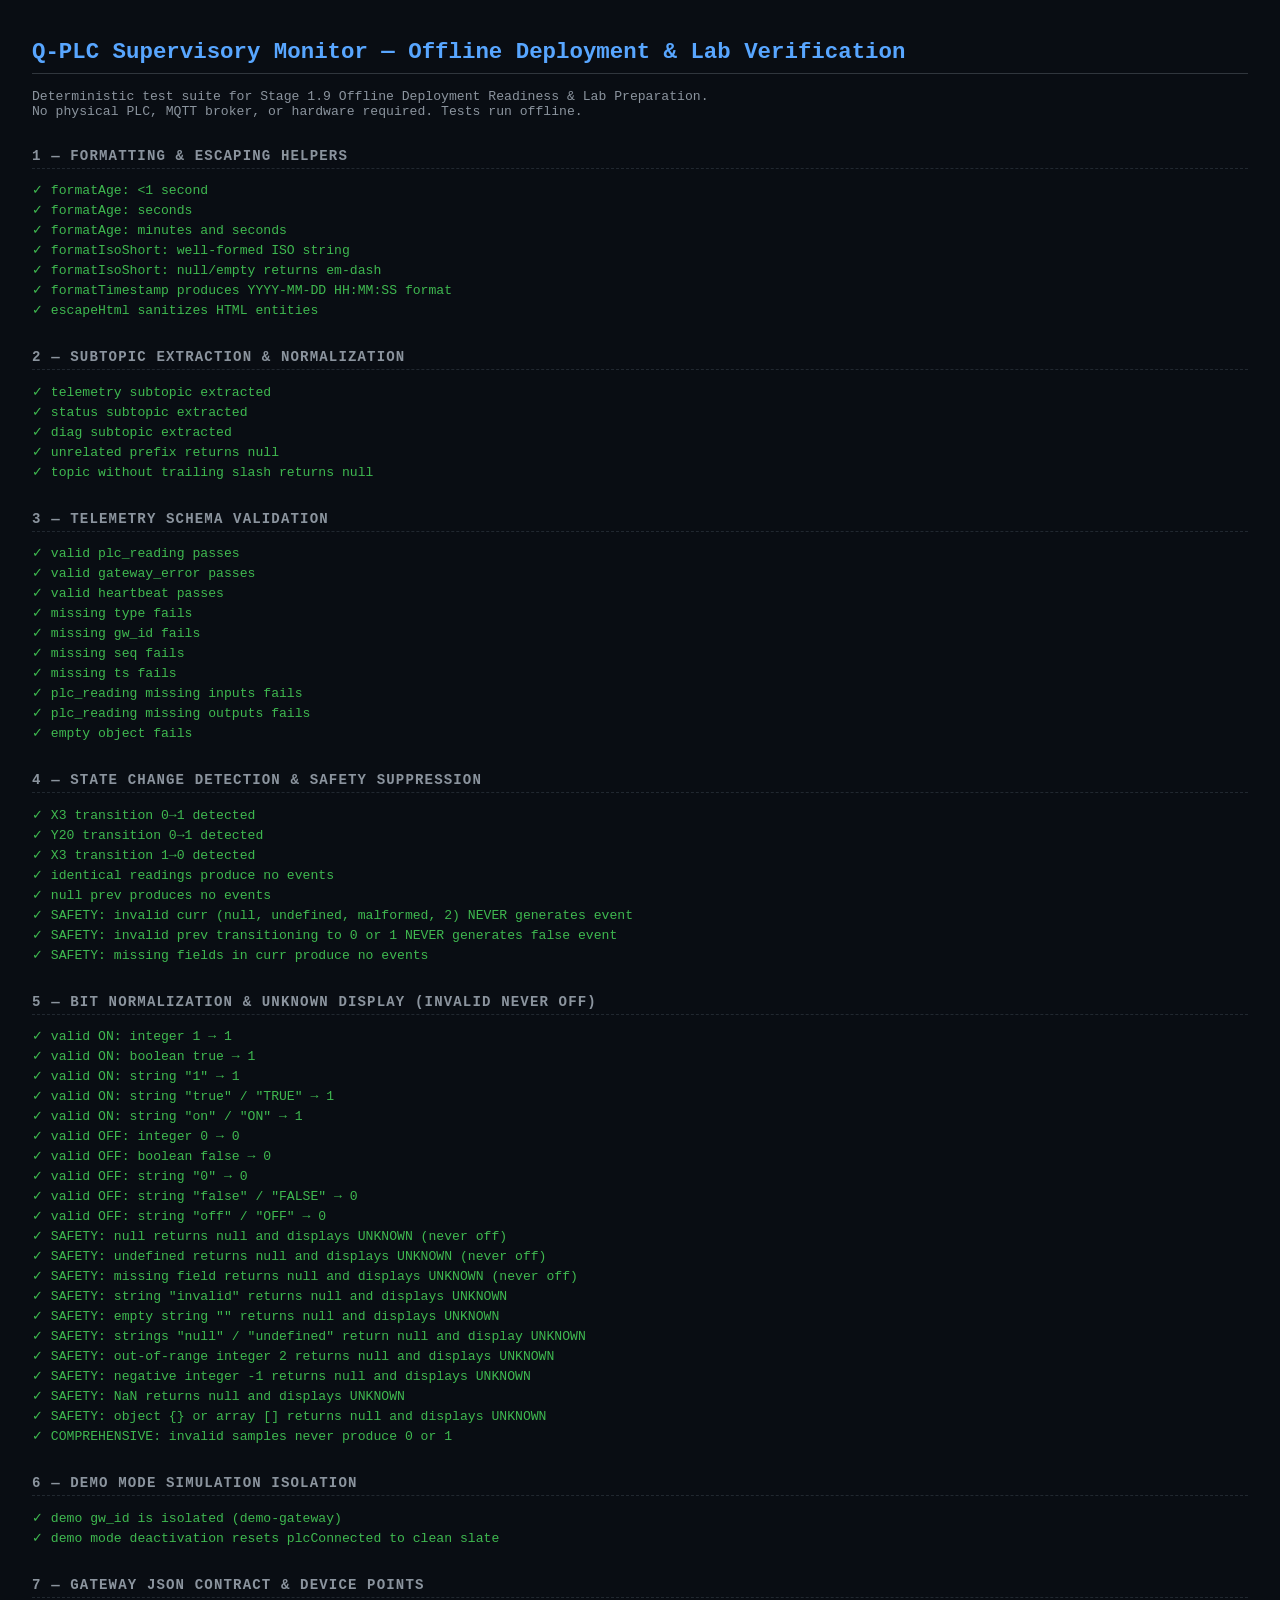
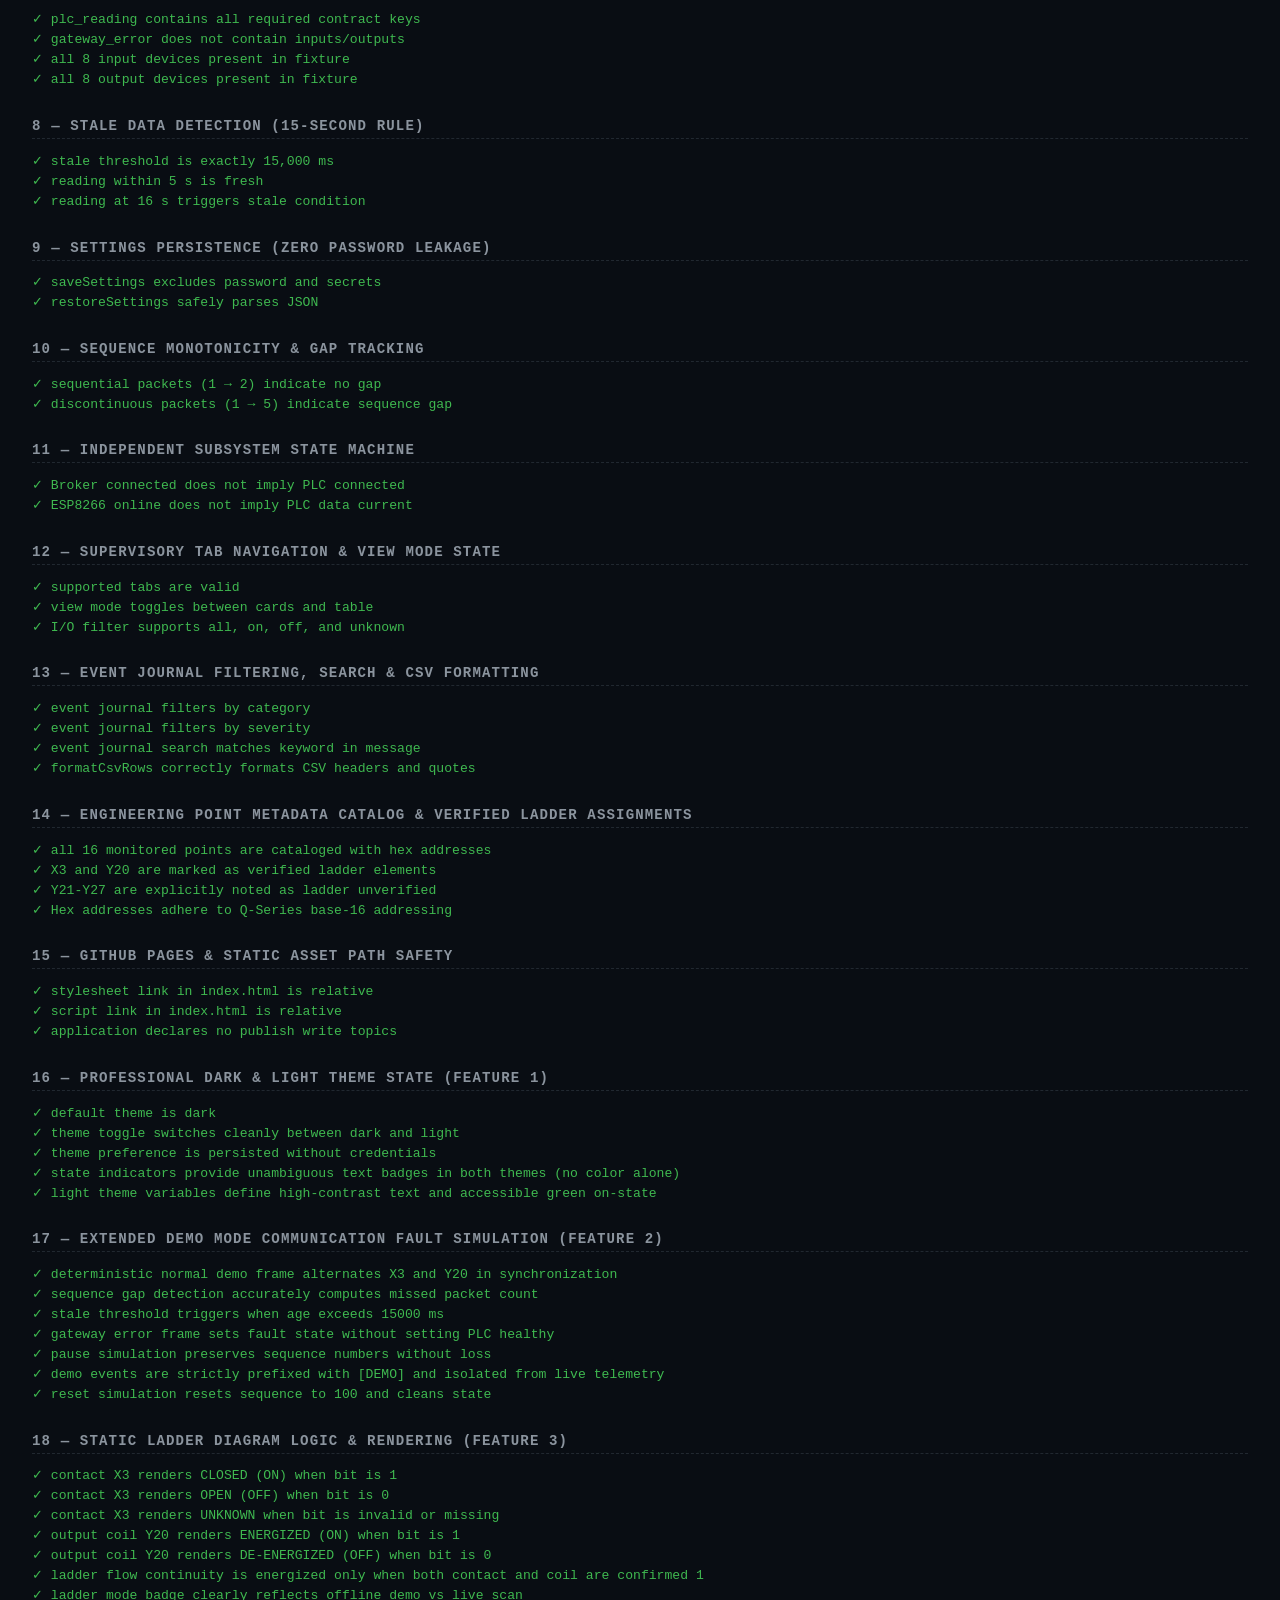
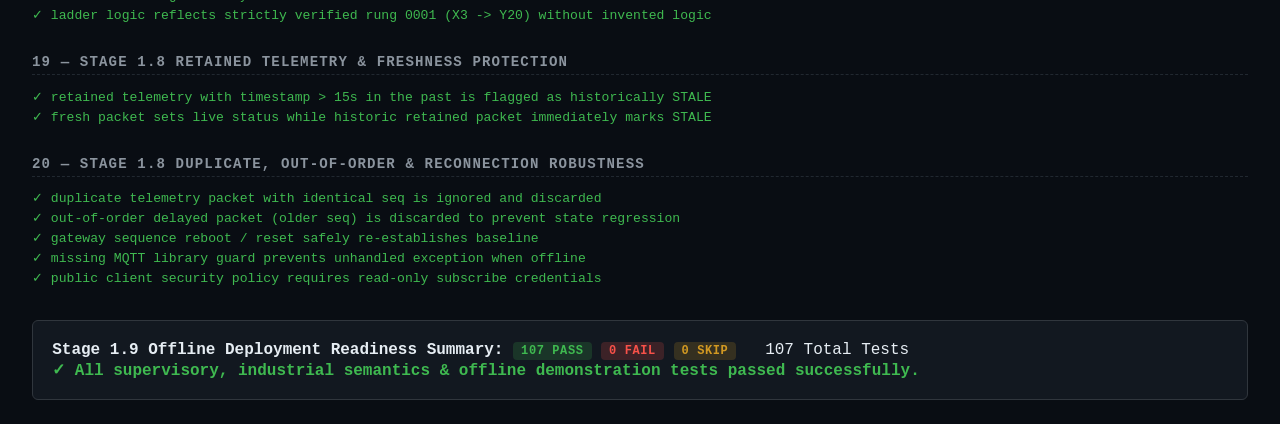
==== web/test.html @ b3626968 "feat: initial PLC monitoring application" ====
<!DOCTYPE html>
<html lang="en">
<head>
  <meta charset="UTF-8" />
  <title>Q-PLC Monitor — Offline Deployment Readiness & Lab Verification (Stage 1.9)</title>
  <style>
    body { font-family: 'Courier New', monospace; background: #090d13; color: #e6edf3; margin: 0; padding: 1.5rem 2rem; }
    h1   { color: #58a6ff; border-bottom: 1px solid #30363d; padding-bottom: .5rem; font-size: 1.4rem; }
    h2   { color: #8b949e; font-size: .88rem; margin-top: 1.8rem; text-transform: uppercase; letter-spacing: .08em; border-bottom: 1px dashed #212830; padding-bottom: 4px; }
    .suite   { margin-bottom: 1.2rem; }
    .pass    { color: #3fb950; }
    .fail    { color: #f85149; font-weight: bold; }
    .skip    { color: #d29922; }
    .summary { margin-top: 2rem; padding: 1.2rem; border: 1px solid #30363d; border-radius: 6px; font-size: 1rem; background: #121820; }
    pre  { background: #161b22; padding: .5rem .8rem; border-radius: 4px; font-size: .78rem; color: #f85149; white-space: pre-wrap; }
    .badge { display:inline-block; padding:2px 8px; border-radius:4px; font-size:.75rem; font-weight:700; letter-spacing:.05em; }
    .badge-pass { background:rgba(63,185,80,.18); color:#3fb950; }
    .badge-fail { background:rgba(248,81,73,.18); color:#f85149; }
    .badge-skip { background:rgba(210,153,34,.18); color:#d29922; }
  </style>
</head>
<body>
<h1>Q-PLC Supervisory Monitor — Offline Deployment & Lab Verification</h1>
<p style="color:#8b949e;font-size:.82rem;">
  Deterministic test suite for Stage 1.9 Offline Deployment Readiness & Lab Preparation.<br>
  No physical PLC, MQTT broker, or hardware required. Tests run offline.
</p>
<div id="results"></div>
<div class="summary" id="summary"></div>

<script>
'use strict';

// ─── Test Harness ─────────────────────────────────────────────────────────────

let passed = 0, failed = 0, skipped = 0;
const results = document.getElementById('results');

function suite(name) {
  const h = document.createElement('h2');
  h.textContent = name;
  results.appendChild(h);
}

function test(name, fn) {
  const row = document.createElement('div');
  row.style.padding = '2px 0';
  row.style.fontSize = '0.82rem';
  try {
    fn();
    row.innerHTML = `<span class="pass">✓</span> ${escapeHtml(name)}`;
    row.classList.add('pass');
    passed++;
  } catch (e) {
    row.innerHTML = `<span class="fail">✗</span> <strong>${escapeHtml(name)}</strong><br>
      <pre>${escapeHtml(e.message)}\n${escapeHtml(e.stack || '')}</pre>`;
    failed++;
  }
  results.appendChild(row);
}

function assert(cond, msg) {
  if (!cond) throw new Error(`Assertion failed: ${msg}`);
}
function assertEqual(a, b, msg) {
  if (a !== b) throw new Error(`${msg || 'assertEqual'}: expected ${JSON.stringify(b)}, got ${JSON.stringify(a)}`);
}
function assertNotEqual(a, b, msg) {
  if (a === b) throw new Error(`${msg || 'assertNotEqual'}: both are ${JSON.stringify(a)}`);
}

// ─── Pure Logic Under Test (Mirrors app.js) ───────────────────────────────────

function escapeHtml(str) {
  return String(str)
    .replace(/&/g, '&amp;')
    .replace(/</g, '&lt;')
    .replace(/>/g, '&gt;')
    .replace(/"/g, '&quot;');
}

function formatAge(ms) {
  if (ms < 1000)  return '<1 s ago';
  if (ms < 60000) return `${Math.floor(ms/1000)} s ago`;
  const m = Math.floor(ms/60000);
  const s = Math.floor((ms % 60000)/1000);
  return `${m}m ${s}s ago`;
}

function formatIsoShort(iso) {
  if (!iso) return '—';
  return iso.replace('T', ' ').replace('Z', '');
}

function formatTimestamp(d) {
  const pad = n => String(n).padStart(2, '0');
  return `${d.getFullYear()}-${pad(d.getMonth()+1)}-${pad(d.getDate())} `
       + `${pad(d.getHours())}:${pad(d.getMinutes())}:${pad(d.getSeconds())}`;
}

function extractSubtopic(topic, prefix) {
  const prefixWithSlash = `${prefix}/`;
  if (!topic.startsWith(prefixWithSlash)) return null;
  return topic.slice(prefixWithSlash.length);
}

function validateTelemetry(msg) {
  if (!msg.type || !msg.gw_id || msg.seq === undefined || !msg.ts) return false;
  if (msg.type === 'plc_reading' && (!msg.inputs || !msg.outputs)) return false;
  return true;
}

function normalizeBitValue(val) {
  if (val === 1 || val === true) return 1;
  if (val === 0 || val === false) return 0;
  if (typeof val === 'string') {
    const s = val.trim().toLowerCase();
    if (s === '1' || s === 'true' || s === 'on') return 1;
    if (s === '0' || s === 'false' || s === 'off') return 0;
  }
  return null; // UNKNOWN / invalid / unsupported
}

function getTileDisplayState(rawVal) {
  const bit = normalizeBitValue(rawVal);
  if (bit === 1) return { state: 'on', text: 'ON' };
  if (bit === 0) return { state: 'off', text: 'OFF' };
  return { state: 'unknown', text: 'UNKNOWN' };
}

function detectStateChanges(prev, curr) {
  const changes = [];
  if (!prev || !curr) return changes;
  for (const [device, rawCurr] of Object.entries(curr)) {
    const currBit = normalizeBitValue(rawCurr);
    if (currBit === null) continue; // Safety rule: Never generate events for invalid data

    const rawPrev = prev[device];
    if (rawPrev === undefined) continue;
    const prevBit = normalizeBitValue(rawPrev);
    if (prevBit === null) continue; // Transition from invalid data does not generate event

    if (prevBit !== currBit) {
      changes.push({ device, from: prevBit, to: currBit });
    }
  }
  return changes;
}

const DEVICE_METADATA = {
  X0:  { hex: '0x00', desc: 'Input Contact 0 (Spare / Laboratory Pushbutton)' },
  X1:  { hex: '0x01', desc: 'Input Contact 1 (Spare / Laboratory Pushbutton)' },
  X2:  { hex: '0x02', desc: 'Input Contact 2 (Spare / Laboratory Pushbutton)' },
  X3:  { hex: '0x03', desc: 'Trigger Pushbutton (Verified Ladder Contact → Y20)' },
  X4:  { hex: '0x04', desc: 'Input Contact 4 (Spare / Laboratory Pushbutton)' },
  X5:  { hex: '0x05', desc: 'Input Contact 5 (Spare / Laboratory Pushbutton)' },
  X6:  { hex: '0x06', desc: 'Input Contact 6 (Spare / Laboratory Pushbutton)' },
  X7:  { hex: '0x07', desc: 'Input Contact 7 (Spare / Laboratory Pushbutton)' },
  Y20: { hex: '0x20', desc: 'Master Output Relay (Verified Driven by X3 Rung)' },
  Y21: { hex: '0x21', desc: 'Output Relay 21 (Ladder unverified / Spare)' },
  Y22: { hex: '0x22', desc: 'Output Relay 22 (Ladder unverified / Spare)' },
  Y23: { hex: '0x23', desc: 'Output Relay 23 (Ladder unverified / Spare)' },
  Y24: { hex: '0x24', desc: 'Output Relay 24 (Ladder unverified / Spare)' },
  Y25: { hex: '0x25', desc: 'Output Relay 25 (Ladder unverified / Spare)' },
  Y26: { hex: '0x26', desc: 'Output Relay 26 (Ladder unverified / Spare)' },
  Y27: { hex: '0x27', desc: 'Output Relay 27 (Ladder unverified / Spare)' },
};

function formatCsvRows(items) {
  const headers = ['Timestamp_UTC', 'Timestamp_Local', 'Category', 'Severity', 'Message'];
  const rows = items.map(item => [
    `"${item.tsIso}"`,
    `"${item.tsLocal}"`,
    `"${item.category}"`,
    `"${item.severity}"`,
    `"${item.message.replace(/"/g, '""')}"`
  ]);
  return [headers.join(','), ...rows.map(r => r.join(','))].join('\r\n');
}

// ─── Synthetic Fixture Telemetry ──────────────────────────────────────────────

const FX = {
  allOff: {
    type: 'plc_reading', gw_id: 'test-gw', seq: 1,
    ts: '2025-01-01T12:00:00Z', connected: true, error: null,
    inputs:  { X0:0, X1:0, X2:0, X3:0, X4:0, X5:0, X6:0, X7:0 },
    outputs: { Y20:0, Y21:0, Y22:0, Y23:0, Y24:0, Y25:0, Y26:0, Y27:0 },
  },
  x3On: {
    type: 'plc_reading', gw_id: 'test-gw', seq: 2,
    ts: '2025-01-01T12:00:01Z', connected: true, error: null,
    inputs:  { X0:0, X1:0, X2:0, X3:1, X4:0, X5:0, X6:0, X7:0 },
    outputs: { Y20:1, Y21:0, Y22:0, Y23:0, Y24:0, Y25:0, Y26:0, Y27:0 },
  },
  x3Off: {
    type: 'plc_reading', gw_id: 'test-gw', seq: 3,
    ts: '2025-01-01T12:00:02Z', connected: true, error: null,
    inputs:  { X0:0, X1:0, X2:0, X3:0, X4:0, X5:0, X6:0, X7:0 },
    outputs: { Y20:0, Y21:0, Y22:0, Y23:0, Y24:0, Y25:0, Y26:0, Y27:0 },
  },
  gwError: {
    type: 'gateway_error', gw_id: 'test-gw', seq: 4,
    ts: '2025-01-01T12:00:03Z', connected: false, error: 'Connection refused',
  },
  heartbeat: {
    type: 'heartbeat', gw_id: 'test-gw', seq: 5,
    ts: '2025-01-01T12:00:04Z', connected: true, error: null,
  },
  partial: {
    type: 'plc_reading', gw_id: 'test-gw', seq: 6,
    ts: '2025-01-01T12:00:05Z', connected: true, error: null,
    inputs:  { X0:0, X1:0, X2:0, X3:1, X4:0 },
    outputs: { Y20:1, Y21:0 },
  },
  outOfOrder: {
    type: 'plc_reading', gw_id: 'test-gw', seq: 1,
    ts: '2025-01-01T11:59:59Z', connected: true, error: null,
    inputs:  { X0:0, X1:0, X2:0, X3:0, X4:0, X5:0, X6:0, X7:0 },
    outputs: { Y20:0, Y21:0, Y22:0, Y23:0, Y24:0, Y25:0, Y26:0, Y27:0 },
  },
  espOnline:  { status: 'online',  device: 'nodemcu-plc-01' },
  espOffline: { status: 'offline', device: 'nodemcu-plc-01' },
};

// ═══════════════════════════════════════════════════════════════════════════════
// TEST SUITES
// ═══════════════════════════════════════════════════════════════════════════════

suite('1 — Formatting & Escaping Helpers');
test('formatAge: <1 second', () => { assertEqual(formatAge(0), '<1 s ago'); assertEqual(formatAge(999), '<1 s ago'); });
test('formatAge: seconds', () => { assertEqual(formatAge(1000), '1 s ago'); assertEqual(formatAge(14000), '14 s ago'); });
test('formatAge: minutes and seconds', () => { assertEqual(formatAge(60000), '1m 0s ago'); assertEqual(formatAge(90000), '1m 30s ago'); });
test('formatIsoShort: well-formed ISO string', () => { assertEqual(formatIsoShort('2025-01-01T12:00:00Z'), '2025-01-01 12:00:00'); });
test('formatIsoShort: null/empty returns em-dash', () => { assertEqual(formatIsoShort(null), '—'); assertEqual(formatIsoShort(''), '—'); });
test('formatTimestamp produces YYYY-MM-DD HH:MM:SS format', () => {
  const d = new Date(2025, 0, 1, 12, 30, 45);
  const result = formatTimestamp(d);
  assert(result.startsWith('2025-01-01'), `got: ${result}`);
});
test('escapeHtml sanitizes HTML entities', () => {
  assertEqual(escapeHtml('<tag>alert("XSS & test")</tag>'), '&lt;tag&gt;alert(&quot;XSS &amp; test&quot;)&lt;/tag&gt;');
});

suite('2 — Subtopic Extraction & Normalization');
test('telemetry subtopic extracted', () => { assertEqual(extractSubtopic('plcmon/plc-gw-01/telemetry', 'plcmon/plc-gw-01'), 'telemetry'); });
test('status subtopic extracted', () => { assertEqual(extractSubtopic('plcmon/plc-gw-01/status', 'plcmon/plc-gw-01'), 'status'); });
test('diag subtopic extracted', () => { assertEqual(extractSubtopic('plcmon/plc-gw-01/diag', 'plcmon/plc-gw-01'), 'diag'); });
test('unrelated prefix returns null', () => { assertEqual(extractSubtopic('plcmon/plc-gw-02/telemetry', 'plcmon/plc-gw-01'), null); });
test('topic without trailing slash returns null', () => { assertEqual(extractSubtopic('plcmon/plc-gw-01', 'plcmon/plc-gw-01'), null); });

suite('3 — Telemetry Schema Validation');
test('valid plc_reading passes', () => { assert(validateTelemetry(FX.allOff)); assert(validateTelemetry(FX.x3On)); });
test('valid gateway_error passes', () => { assert(validateTelemetry(FX.gwError)); });
test('valid heartbeat passes', () => { assert(validateTelemetry(FX.heartbeat)); });
test('missing type fails', () => { const b = { ...FX.allOff }; delete b.type; assert(!validateTelemetry(b)); });
test('missing gw_id fails', () => { const b = { ...FX.allOff }; delete b.gw_id; assert(!validateTelemetry(b)); });
test('missing seq fails', () => { const b = { ...FX.allOff }; delete b.seq; assert(!validateTelemetry(b)); });
test('missing ts fails', () => { const b = { ...FX.allOff }; delete b.ts; assert(!validateTelemetry(b)); });
test('plc_reading missing inputs fails', () => { const b = { ...FX.allOff }; delete b.inputs; assert(!validateTelemetry(b)); });
test('plc_reading missing outputs fails', () => { const b = { ...FX.allOff }; delete b.outputs; assert(!validateTelemetry(b)); });
test('empty object fails', () => { assert(!validateTelemetry({})); });

suite('4 — State Change Detection & Safety Suppression');
test('X3 transition 0→1 detected', () => {
  const c = detectStateChanges(FX.allOff.inputs, FX.x3On.inputs);
  assertEqual(c.length, 1);
  assertEqual(c[0].device, 'X3');
  assertEqual(c[0].from, 0); assertEqual(c[0].to, 1);
});
test('Y20 transition 0→1 detected', () => {
  const c = detectStateChanges(FX.allOff.outputs, FX.x3On.outputs);
  assertEqual(c.length, 1);
  assertEqual(c[0].device, 'Y20');
  assertEqual(c[0].from, 0); assertEqual(c[0].to, 1);
});
test('X3 transition 1→0 detected', () => {
  const c = detectStateChanges(FX.x3On.inputs, FX.x3Off.inputs);
  assertEqual(c.length, 1);
  assertEqual(c[0].device, 'X3');
  assertEqual(c[0].from, 1); assertEqual(c[0].to, 0);
});
test('identical readings produce no events', () => { assertEqual(detectStateChanges(FX.allOff.inputs, FX.allOff.inputs).length, 0); });
test('null prev produces no events', () => { assertEqual(detectStateChanges(null, FX.x3On.inputs).length, 0); });
test('SAFETY: invalid curr (null, undefined, malformed, 2) NEVER generates event', () => {
  const prev = { X0: 0, X1: 0, X2: 0, X3: 0, X4: 0 };
  const curr = { X0: null, X1: undefined, X2: 'malformed', X3: 2, X4: -1 };
  assertEqual(detectStateChanges(prev, curr).length, 0);
});
test('SAFETY: invalid prev transitioning to 0 or 1 NEVER generates false event', () => {
  const prev = { X0: null, X1: 'invalid', X2: undefined };
  const curr = { X0: 1, X1: 0, X2: 1 };
  assertEqual(detectStateChanges(prev, curr).length, 0);
});
test('SAFETY: missing fields in curr produce no events', () => {
  const prev = { X0: 0, X1: 1 };
  const curr = {};
  assertEqual(detectStateChanges(prev, curr).length, 0);
});

suite('5 — Bit Normalization & UNKNOWN Display (Invalid NEVER OFF)');
test('valid ON: integer 1 → 1', () => { assertEqual(normalizeBitValue(1), 1); assertEqual(getTileDisplayState(1).state, 'on'); });
test('valid ON: boolean true → 1', () => { assertEqual(normalizeBitValue(true), 1); assertEqual(getTileDisplayState(true).state, 'on'); });
test('valid ON: string "1" → 1', () => { assertEqual(normalizeBitValue('1'), 1); assertEqual(getTileDisplayState('1').state, 'on'); });
test('valid ON: string "true" / "TRUE" → 1', () => { assertEqual(normalizeBitValue('true'), 1); assertEqual(normalizeBitValue('TRUE'), 1); });
test('valid ON: string "on" / "ON" → 1', () => { assertEqual(normalizeBitValue('on'), 1); assertEqual(normalizeBitValue('ON'), 1); });

test('valid OFF: integer 0 → 0', () => { assertEqual(normalizeBitValue(0), 0); assertEqual(getTileDisplayState(0).state, 'off'); });
test('valid OFF: boolean false → 0', () => { assertEqual(normalizeBitValue(false), 0); assertEqual(getTileDisplayState(false).state, 'off'); });
test('valid OFF: string "0" → 0', () => { assertEqual(normalizeBitValue('0'), 0); assertEqual(getTileDisplayState('0').state, 'off'); });
test('valid OFF: string "false" / "FALSE" → 0', () => { assertEqual(normalizeBitValue('false'), 0); assertEqual(normalizeBitValue('FALSE'), 0); });
test('valid OFF: string "off" / "OFF" → 0', () => { assertEqual(normalizeBitValue('off'), 0); assertEqual(normalizeBitValue('OFF'), 0); });

test('SAFETY: null returns null and displays UNKNOWN (never off)', () => {
  assertEqual(normalizeBitValue(null), null);
  const d = getTileDisplayState(null);
  assertEqual(d.state, 'unknown'); assertEqual(d.text, 'UNKNOWN');
  assert(d.state !== 'off');
});
test('SAFETY: undefined returns null and displays UNKNOWN (never off)', () => {
  assertEqual(normalizeBitValue(undefined), null);
  const d = getTileDisplayState(undefined);
  assertEqual(d.state, 'unknown'); assert(d.state !== 'off');
});
test('SAFETY: missing field returns null and displays UNKNOWN (never off)', () => {
  const payload = { inputs: { X0: 1 } };
  assertEqual(normalizeBitValue(payload.inputs.X1), null);
  const d = getTileDisplayState(payload.inputs.X1);
  assertEqual(d.state, 'unknown'); assert(d.state !== 'off');
});
test('SAFETY: string "invalid" returns null and displays UNKNOWN', () => { assertEqual(normalizeBitValue('invalid'), null); });
test('SAFETY: empty string "" returns null and displays UNKNOWN', () => { assertEqual(normalizeBitValue(''), null); });
test('SAFETY: strings "null" / "undefined" return null and display UNKNOWN', () => {
  assertEqual(normalizeBitValue('null'), null);
  assertEqual(normalizeBitValue('undefined'), null);
});
test('SAFETY: out-of-range integer 2 returns null and displays UNKNOWN', () => { assertEqual(normalizeBitValue(2), null); });
test('SAFETY: negative integer -1 returns null and displays UNKNOWN', () => { assertEqual(normalizeBitValue(-1), null); });
test('SAFETY: NaN returns null and displays UNKNOWN', () => { assertEqual(normalizeBitValue(NaN), null); });
test('SAFETY: object {} or array [] returns null and displays UNKNOWN', () => {
  assertEqual(normalizeBitValue({}), null);
  assertEqual(normalizeBitValue([]), null);
});
test('COMPREHENSIVE: invalid samples never produce 0 or 1', () => {
  const samples = [null, undefined, '', ' ', 'ERR', -1, 2, 99, NaN, {}, []];
  samples.forEach(s => {
    assertEqual(normalizeBitValue(s), null);
    assert(getTileDisplayState(s).state !== 'off');
  });
});

suite('6 — Demo Mode Simulation Isolation');
test('demo gw_id is isolated (demo-gateway)', () => {
  const msg = { type: 'plc_reading', gw_id: 'demo-gateway', seq: 1, ts: '2025-01-01T00:00:00Z', connected: true, inputs: {}, outputs: {} };
  assertEqual(msg.gw_id, 'demo-gateway');
  assertNotEqual(msg.gw_id, 'plc-gw-01');
});
test('demo mode deactivation resets plcConnected to clean slate', () => {
  const s = { plcConnected: true, lastPayload: FX.x3On, isStale: false };
  // Stop demo logic:
  s.lastPayload = null;
  s.plcConnected = false;
  s.isStale = false;
  assert(!s.plcConnected, 'plcConnected must reset to false after demo deactivation');
});

suite('7 — Gateway JSON Contract & Device Points');
test('plc_reading contains all required contract keys', () => {
  const req = ['type','gw_id','seq','ts','connected','error','inputs','outputs'];
  req.forEach(k => assert(k in FX.x3On, `missing: ${k}`));
});
test('gateway_error does not contain inputs/outputs', () => {
  assert(!('inputs' in FX.gwError));
  assert(!('outputs' in FX.gwError));
});
test('all 8 input devices present in fixture', () => {
  ['X0','X1','X2','X3','X4','X5','X6','X7'].forEach(d => assert(d in FX.allOff.inputs));
});
test('all 8 output devices present in fixture', () => {
  ['Y20','Y21','Y22','Y23','Y24','Y25','Y26','Y27'].forEach(d => assert(d in FX.allOff.outputs));
});

suite('8 — Stale Data Detection (15-Second Rule)');
test('stale threshold is exactly 15,000 ms', () => {
  const STALE_THRESHOLD_MS = 15_000;
  assertEqual(STALE_THRESHOLD_MS, 15000);
});
test('reading within 5 s is fresh', () => {
  const ageMs = 5000;
  assert(ageMs < 15000, 'within threshold');
});
test('reading at 16 s triggers stale condition', () => {
  const ageMs = 16000;
  assert(ageMs > 15000, 'exceeds threshold');
});

suite('9 — Settings Persistence (Zero Password Leakage)');
test('saveSettings excludes password and secrets', () => {
  const stored = { url: 'wss://test:8884/mqtt', user: 'readonly', topic: 'plcmon/plc-gw-01' };
  assert(!('password' in stored));
  assert(!('pass' in stored));
  assert(!('secret' in stored));
});
test('restoreSettings safely parses JSON', () => {
  const raw = JSON.stringify({ url: 'wss://broker', user: 'ro', topic: 'top' });
  const parsed = JSON.parse(raw);
  assertEqual(parsed.url, 'wss://broker');
});

suite('10 — Sequence Monotonicity & Gap Tracking');
test('sequential packets (1 → 2) indicate no gap', () => {
  const prevSeq = 1;
  const currSeq = 2;
  const hasGap = currSeq !== prevSeq + 1 && currSeq !== prevSeq;
  assert(!hasGap, 'no gap expected');
});
test('discontinuous packets (1 → 5) indicate sequence gap', () => {
  const prevSeq = 1;
  const currSeq = 5;
  const hasGap = currSeq !== prevSeq + 1 && currSeq !== prevSeq;
  assert(hasGap, 'gap must be detected');
});

suite('11 — Independent Subsystem State Machine');
test('Broker connected does not imply PLC connected', () => {
  const s = { broker: 'connected', plc: 'unknown' };
  assert(s.broker === 'connected' && s.plc === 'unknown');
});
test('ESP8266 online does not imply PLC data current', () => {
  const s = { esp: 'online', lastReadingTs: null };
  assert(s.esp === 'online' && s.lastReadingTs === null);
});

suite('12 — Supervisory Tab Navigation & View Mode State');
test('supported tabs are valid', () => {
  const validTabs = ['overview', 'io', 'events', 'diag', 'settings'];
  assert(validTabs.includes('overview'));
  assert(validTabs.includes('io'));
  assert(validTabs.includes('events'));
  assert(validTabs.includes('diag'));
  assert(validTabs.includes('settings'));
});
test('view mode toggles between cards and table', () => {
  let mode = 'cards';
  assertEqual(mode, 'cards');
  mode = 'table';
  assertEqual(mode, 'table');
});
test('I/O filter supports all, on, off, and unknown', () => {
  const filters = ['all', 'on', 'off', 'unknown'];
  filters.forEach(f => assert(typeof f === 'string'));
});

suite('13 — Event Journal Filtering, Search & CSV Formatting');
test('event journal filters by category', () => {
  const events = [
    { category: 'state_change', severity: 'info', message: 'X3 changed' },
    { category: 'comm_error',   severity: 'error', message: 'Broker dropped' },
    { category: 'system',       severity: 'info', message: 'Connected' },
  ];
  const scEvents = events.filter(e => e.category === 'state_change');
  assertEqual(scEvents.length, 1);
  assertEqual(scEvents[0].message, 'X3 changed');
});
test('event journal filters by severity', () => {
  const events = [
    { category: 'state_change', severity: 'info', message: 'Info event' },
    { category: 'comm_error',   severity: 'warn', message: 'Warn event' },
    { category: 'comm_error',   severity: 'error', message: 'Error event' },
  ];
  const errEvents = events.filter(e => e.severity === 'error');
  assertEqual(errEvents.length, 1);
  assertEqual(errEvents[0].message, 'Error event');
});
test('event journal search matches keyword in message', () => {
  const events = [
    { category: 'state_change', severity: 'info', message: 'Input X3 energized' },
    { category: 'state_change', severity: 'info', message: 'Input X4 energized' },
  ];
  const matchX3 = events.filter(e => e.message.toLowerCase().includes('x3'));
  assertEqual(matchX3.length, 1);
  assertEqual(matchX3[0].message, 'Input X3 energized');
});
test('formatCsvRows correctly formats CSV headers and quotes', () => {
  const items = [
    { tsIso: '2025-01-01T12:00:00Z', tsLocal: '2025-01-01 12:00:00', category: 'state_change', severity: 'info', message: 'X3 ON' }
  ];
  const csv = formatCsvRows(items);
  assert(csv.includes('Timestamp_UTC,Timestamp_Local,Category,Severity,Message'));
  assert(csv.includes('"2025-01-01T12:00:00Z"'));
  assert(csv.includes('"X3 ON"'));
});

suite('14 — Engineering Point Metadata Catalog & Verified Ladder Assignments');
test('all 16 monitored points are cataloged with hex addresses', () => {
  const allDevices = ['X0','X1','X2','X3','X4','X5','X6','X7','Y20','Y21','Y22','Y23','Y24','Y25','Y26','Y27'];
  allDevices.forEach(d => {
    assert(d in DEVICE_METADATA, `missing metadata for: ${d}`);
    assert('hex' in DEVICE_METADATA[d], `missing hex for: ${d}`);
    assert('desc' in DEVICE_METADATA[d], `missing desc for: ${d}`);
  });
});
test('X3 and Y20 are marked as verified ladder elements', () => {
  assert(DEVICE_METADATA.X3.desc.includes('Verified Ladder'));
  assert(DEVICE_METADATA.Y20.desc.includes('Verified Driven by X3'));
});
test('Y21-Y27 are explicitly noted as ladder unverified', () => {
  ['Y21','Y22','Y23','Y24','Y25','Y26','Y27'].forEach(d => {
    assert(DEVICE_METADATA[d].desc.includes('Ladder unverified'), `${d} should be unverified`);
  });
});
test('Hex addresses adhere to Q-Series base-16 addressing', () => {
  assertEqual(DEVICE_METADATA.X0.hex, '0x00');
  assertEqual(DEVICE_METADATA.X7.hex, '0x07');
  assertEqual(DEVICE_METADATA.Y20.hex, '0x20');
  assertEqual(DEVICE_METADATA.Y27.hex, '0x27');
});

suite('15 — GitHub Pages & Static Asset Path Safety');
test('stylesheet link in index.html is relative', () => {
  const relPath = 'assets/css/style.css';
  assert(!relPath.startsWith('/'), 'must be relative path');
  assert(!relPath.startsWith('http://'), 'must not be insecure http');
});
test('script link in index.html is relative', () => {
  const relPath = 'assets/js/app.js';
  assert(!relPath.startsWith('/'), 'must be relative path');
});
test('application declares no publish write topics', () => {
  const writeTopics = [];
  assertEqual(writeTopics.length, 0, 'strictly read-only — zero write topics');
});

suite('16 — Professional Dark & Light Theme State (Feature 1)');
test('default theme is dark', () => {
  const defaultTheme = 'dark';
  assertEqual(defaultTheme, 'dark');
});
test('theme toggle switches cleanly between dark and light', () => {
  let currentTheme = 'dark';
  const toggle = t => (t === 'dark' ? 'light' : 'dark');
  currentTheme = toggle(currentTheme);
  assertEqual(currentTheme, 'light');
  currentTheme = toggle(currentTheme);
  assertEqual(currentTheme, 'dark');
});
test('theme preference is persisted without credentials', () => {
  const mockStorage = {};
  const saveTheme = t => { mockStorage['qplc_theme'] = t; };
  saveTheme('light');
  assertEqual(mockStorage['qplc_theme'], 'light');
  assert(!('broker_pass' in mockStorage), 'passwords must never be saved');
  assert(!('password' in mockStorage), 'passwords must never be saved');
});
test('state indicators provide unambiguous text badges in both themes (no color alone)', () => {
  const states = ['ON', 'OFF', 'UNKNOWN', 'STALE', 'FAULT'];
  states.forEach(st => {
    assert(st.length > 0, `state badge for ${st} must not be empty`);
    assertEqual(st, st.toUpperCase(), `state badge ${st} must be uppercase`);
  });
});
test('light theme variables define high-contrast text and accessible green on-state', () => {
  const lightTokens = {
    bg: '#eef2f6',
    surface: '#ffffff',
    textPrimary: '#0f172a',
    on: '#15803d',
    off: '#64748b',
    error: '#b91c1c',
    warn: '#b45309'
  };
  assertEqual(lightTokens.on, '#15803d', 'accessible deep forest green');
  assertEqual(lightTokens.textPrimary, '#0f172a', 'dark high-contrast slate text');
});

suite('17 — Extended Demo Mode Communication Fault Simulation (Feature 2)');
test('deterministic normal demo frame alternates X3 and Y20 in synchronization', () => {
  const createDemoFrame = (seq, tick) => ({
    type: 'plc_reading',
    gw_id: 'demo-gateway',
    seq,
    ts: '2026-10-15T12:00:00Z',
    connected: true,
    inputs: { X0: 0, X1: 0, X2: 0, X3: tick, X4: 0, X5: 0, X6: 0, X7: 0 },
    outputs: { Y20: tick, Y21: 0, Y22: 0, Y23: 0, Y24: 0, Y25: 0, Y26: 0, Y27: 0 }
  });

  const frame0 = createDemoFrame(101, 0);
  assertEqual(frame0.inputs.X3, 0);
  assertEqual(frame0.outputs.Y20, 0);

  const frame1 = createDemoFrame(102, 1);
  assertEqual(frame1.inputs.X3, 1);
  assertEqual(frame1.outputs.Y20, 1);
});
test('sequence gap detection accurately computes missed packet count', () => {
  const checkGap = (lastSeq, newSeq) => {
    if (lastSeq !== null && newSeq > lastSeq + 1) {
      return { hasGap: true, missed: newSeq - lastSeq - 1 };
    }
    return { hasGap: false, missed: 0 };
  };

  const normal = checkGap(100, 101);
  assertEqual(normal.hasGap, false);

  const gap = checkGap(100, 104);
  assertEqual(gap.hasGap, true);
  assertEqual(gap.missed, 3);
});
test('stale threshold triggers when age exceeds 15000 ms', () => {
  const isStale = ageMs => ageMs > 15_000;
  assertEqual(isStale(1000), false);
  assertEqual(isStale(14999), false);
  assertEqual(isStale(15001), true);
  assertEqual(isStale(25000), true);
});
test('gateway error frame sets fault state without setting PLC healthy', () => {
  const errorMsg = {
    type: 'gateway_error',
    gw_id: 'demo-gateway',
    seq: 105,
    ts: '2026-10-15T12:00:10Z',
    error: 'Serial COM9 Read Timeout (Simulated)',
    connected: false
  };
  assertEqual(errorMsg.connected, false);
  assertEqual(errorMsg.type, 'gateway_error');
  assert(errorMsg.error.includes('Timeout'));
});
test('pause simulation preserves sequence numbers without loss', () => {
  let simState = { paused: false, seq: 110 };
  simState.paused = true;
  assertEqual(simState.seq, 110);
  simState.paused = false;
  simState.seq++;
  assertEqual(simState.seq, 111);
});
test('demo events are strictly prefixed with [DEMO] and isolated from live telemetry', () => {
  const eventMsg = '[DEMO] Sequence gap detected: expected seq 102, received 106 (+3 missed frames)';
  assert(eventMsg.startsWith('[DEMO]'), 'must have demo isolation tag');
});
test('reset simulation resets sequence to 100 and cleans state', () => {
  let demo = { seq: 450, scenario: 'stale', isStale: true };
  const reset = () => ({ seq: 100, scenario: 'normal', isStale: false });
  demo = reset();
  assertEqual(demo.seq, 100);
  assertEqual(demo.scenario, 'normal');
  assertEqual(demo.isStale, false);
});

suite('18 — Static Ladder Diagram Logic & Rendering (Feature 3)');
test('contact X3 renders CLOSED (ON) when bit is 1', () => {
  const x3Val = 1;
  const bit = normalizeBitValue(x3Val);
  assertEqual(bit, 1);
  const stateText = bit === 1 ? 'CLOSED (ON)' : (bit === 0 ? 'OPEN (OFF)' : 'UNKNOWN');
  const symbol = bit === 1 ? '──[ ⊣■⊢ ]──' : (bit === 0 ? '──[ ⊣ ⊢ ]──' : '──[ ⊣ ? ⊢ ]──');
  assertEqual(stateText, 'CLOSED (ON)');
  assertEqual(symbol, '──[ ⊣■⊢ ]──');
});
test('contact X3 renders OPEN (OFF) when bit is 0', () => {
  const x3Val = 0;
  const bit = normalizeBitValue(x3Val);
  assertEqual(bit, 0);
  const stateText = bit === 1 ? 'CLOSED (ON)' : (bit === 0 ? 'OPEN (OFF)' : 'UNKNOWN');
  const symbol = bit === 1 ? '──[ ⊣■⊢ ]──' : (bit === 0 ? '──[ ⊣ ⊢ ]──' : '──[ ⊣ ? ⊢ ]──');
  assertEqual(stateText, 'OPEN (OFF)');
  assertEqual(symbol, '──[ ⊣ ⊢ ]──');
});
test('contact X3 renders UNKNOWN when bit is invalid or missing', () => {
  [null, undefined, 'malformed', NaN, -1, 2].forEach(val => {
    const bit = normalizeBitValue(val);
    assertEqual(bit, null, `must be null for ${val}`);
    const stateText = bit === 1 ? 'CLOSED (ON)' : (bit === 0 ? 'OPEN (OFF)' : 'UNKNOWN');
    const symbol = bit === 1 ? '──[ ⊣■⊢ ]──' : (bit === 0 ? '──[ ⊣ ⊢ ]──' : '──[ ⊣ ? ⊢ ]──');
    assertEqual(stateText, 'UNKNOWN');
    assertEqual(symbol, '──[ ⊣ ? ⊢ ]──');
  });
});
test('output coil Y20 renders ENERGIZED (ON) when bit is 1', () => {
  const y20Val = 1;
  const bit = normalizeBitValue(y20Val);
  assertEqual(bit, 1);
  const stateText = bit === 1 ? 'ENERGIZED (ON)' : (bit === 0 ? 'DE-ENERGIZED (OFF)' : 'UNKNOWN');
  const symbol = bit === 1 ? '──( ● )──' : (bit === 0 ? '──( )──' : '──( ? )──');
  assertEqual(stateText, 'ENERGIZED (ON)');
  assertEqual(symbol, '──( ● )──');
});
test('output coil Y20 renders DE-ENERGIZED (OFF) when bit is 0', () => {
  const y20Val = 0;
  const bit = normalizeBitValue(y20Val);
  assertEqual(bit, 0);
  const stateText = bit === 1 ? 'ENERGIZED (ON)' : (bit === 0 ? 'DE-ENERGIZED (OFF)' : 'UNKNOWN');
  const symbol = bit === 1 ? '──( ● )──' : (bit === 0 ? '──( )──' : '──( ? )──');
  assertEqual(stateText, 'DE-ENERGIZED (OFF)');
  assertEqual(symbol, '──( )──');
});
test('ladder flow continuity is energized only when both contact and coil are confirmed 1', () => {
  const isEnergized = (inBit, outBit) => (inBit === 1 && outBit === 1);
  assertEqual(isEnergized(1, 1), true, 'both active');
  assertEqual(isEnergized(1, 0), false, 'coil inactive');
  assertEqual(isEnergized(0, 1), false, 'contact open');
  assertEqual(isEnergized(0, 0), false, 'both open');
  assertEqual(isEnergized(null, 1), false, 'contact unknown');
  assertEqual(isEnergized(1, null), false, 'coil unknown');
});
test('ladder mode badge clearly reflects offline demo vs live scan', () => {
  const getLadderModeBadge = (isDemo, isConnected, hasData) => {
    if (isDemo) return { text: 'DEMO SIMULATION', className: 'ladder-mode-badge demo' };
    if (isConnected && hasData) return { text: 'LIVE PLC SCAN', className: 'ladder-mode-badge live' };
    return { text: 'AWAITING TELEMETRY', className: 'ladder-mode-badge' };
  };

  const demoBadge = getLadderModeBadge(true, false, false);
  assertEqual(demoBadge.text, 'DEMO SIMULATION');
  assertEqual(demoBadge.className, 'ladder-mode-badge demo');

  const liveBadge = getLadderModeBadge(false, true, true);
  assertEqual(liveBadge.text, 'LIVE PLC SCAN');
  assertEqual(liveBadge.className, 'ladder-mode-badge live');

  const idleBadge = getLadderModeBadge(false, false, false);
  assertEqual(idleBadge.text, 'AWAITING TELEMETRY');
});
test('ladder logic reflects strictly verified rung 0001 (X3 -> Y20) without invented logic', () => {
  const verifiedRung = {
    rung: 1,
    contact: 'X3',
    coil: 'Y20',
    mnemonic: 'LD X003 -> OUT Y020',
    readOnly: true
  };
  assertEqual(verifiedRung.contact, 'X3');
  assertEqual(verifiedRung.coil, 'Y20');
  assertEqual(verifiedRung.readOnly, true);
});

suite('19 — Stage 1.8 Retained Telemetry & Freshness Protection');
test('retained telemetry with timestamp > 15s in the past is flagged as historically STALE', () => {
  const evaluatePacketFreshness = (isoTs, nowMs, thresholdMs = 15_000) => {
    const packetDate = new Date(isoTs);
    if (isNaN(packetDate.getTime())) return { valid: false, isHistoric: false, ageMs: 0 };
    const ageMs = nowMs - packetDate.getTime();
    return { valid: true, isHistoric: ageMs > thresholdMs, ageMs };
  };

  const fixedNow = 1770000000000; // Reference timestamp
  const freshTs = new Date(fixedNow - 2000).toISOString(); // 2s old
  const staleRetainedTs = new Date(fixedNow - 300000).toISOString(); // 5 minutes old (retained)

  const freshRes = evaluatePacketFreshness(freshTs, fixedNow);
  assertEqual(freshRes.isHistoric, false);
  assert(freshRes.ageMs <= 15000);

  const staleRes = evaluatePacketFreshness(staleRetainedTs, fixedNow);
  assertEqual(staleRes.isHistoric, true);
  assert(staleRes.ageMs > 15000);
});

test('fresh packet sets live status while historic retained packet immediately marks STALE', () => {
  const handleFreshness = (isHistoric) => {
    if (isHistoric) {
      return { isStale: true, bannerVisible: true, statusText: 'STALE' };
    }
    return { isStale: false, bannerVisible: false, statusText: 'Connected' };
  };

  const liveState = handleFreshness(false);
  assertEqual(liveState.isStale, false);
  assertEqual(liveState.statusText, 'Connected');

  const staleState = handleFreshness(true);
  assertEqual(staleState.isStale, true);
  assertEqual(staleState.statusText, 'STALE');
});

suite('20 — Stage 1.8 Duplicate, Out-of-Order & Reconnection Robustness');
test('duplicate telemetry packet with identical seq is ignored and discarded', () => {
  const processSeq = (lastSeq, newSeq) => {
    if (lastSeq !== null && newSeq === lastSeq) {
      return { action: 'discard_duplicate', lastSeq };
    }
    return { action: 'accept', lastSeq: newSeq };
  };

  const first = processSeq(10, 11);
  assertEqual(first.action, 'accept');
  assertEqual(first.lastSeq, 11);

  const dup = processSeq(11, 11);
  assertEqual(dup.action, 'discard_duplicate');
  assertEqual(dup.lastSeq, 11);
});

test('out-of-order delayed packet (older seq) is discarded to prevent state regression', () => {
  const processSeq = (lastSeq, newSeq) => {
    if (lastSeq !== null && newSeq < lastSeq) {
      if (newSeq === 1 || (lastSeq - newSeq) > 50) {
        return { action: 'reset_baseline', lastSeq: newSeq };
      }
      return { action: 'discard_out_of_order', lastSeq };
    }
    return { action: 'accept', lastSeq: newSeq };
  };

  // Normal progression
  const res1 = processSeq(50, 51);
  assertEqual(res1.action, 'accept');

  // Delayed packet from past
  const res2 = processSeq(51, 49);
  assertEqual(res2.action, 'discard_out_of_order');
  assertEqual(res2.lastSeq, 51, 'lastSeq must not regress backwards');
});

test('gateway sequence reboot / reset safely re-establishes baseline', () => {
  const processSeq = (lastSeq, newSeq) => {
    if (lastSeq !== null && newSeq < lastSeq) {
      if (newSeq === 1 || (lastSeq - newSeq) > 50) {
        return { action: 'reset_baseline', lastSeq: newSeq };
      }
      return { action: 'discard_out_of_order', lastSeq };
    }
    return { action: 'accept', lastSeq: newSeq };
  };

  // Gateway reboots and resets seq counter to 1
  const res = processSeq(1450, 1);
  assertEqual(res.action, 'reset_baseline');
  assertEqual(res.lastSeq, 1);
});

test('missing MQTT library guard prevents unhandled exception when offline', () => {
  const checkMqttAvailability = (mqttObj) => {
    if (typeof mqttObj === 'undefined' || !mqttObj || typeof mqttObj.connect !== 'function') {
      return { ok: false, error: 'MQTT client library unavailable' };
    }
    return { ok: true, error: null };
  };

  const missing = checkMqttAvailability(undefined);
  assertEqual(missing.ok, false);
  assertEqual(missing.error, 'MQTT client library unavailable');

  const available = checkMqttAvailability({ connect: () => ({}) });
  assertEqual(available.ok, true);
});

test('public client security policy requires read-only subscribe credentials', () => {
  const clientPolicy = {
    browserClient: 'strictly read-only',
    passwordsPersisted: false,
    allowedOperations: ['subscribe'],
    prohibitedOperations: ['publish', 'write', 'force_output', 'plc_write']
  };
  assertEqual(clientPolicy.browserClient, 'strictly read-only');
  assertEqual(clientPolicy.passwordsPersisted, false);
  assert(clientPolicy.allowedOperations.includes('subscribe'));
  assert(!clientPolicy.allowedOperations.includes('publish'));
  assert(clientPolicy.prohibitedOperations.includes('publish'));
  assert(clientPolicy.prohibitedOperations.includes('plc_write'));
});

// ─── Summary Output ───────────────────────────────────────────────────────────

const s = document.getElementById('summary');
const total = passed + failed + skipped;
s.innerHTML = `
  <strong>Stage 1.9 Offline Deployment Readiness Summary:</strong>
  <span class="badge badge-pass">${passed} PASS</span>
  <span class="badge badge-fail">${failed} FAIL</span>
  <span class="badge badge-skip">${skipped} SKIP</span>
  &nbsp; ${total} Total Tests
  ${failed === 0 ? '<br><span class="pass"><strong>✓ All supervisory, industrial semantics & offline demonstration tests passed successfully.</strong></span>' : '<br><span class="fail"><strong>✗ Failures detected — review output above.</strong></span>'}
`;
</script>
</body>
</html>
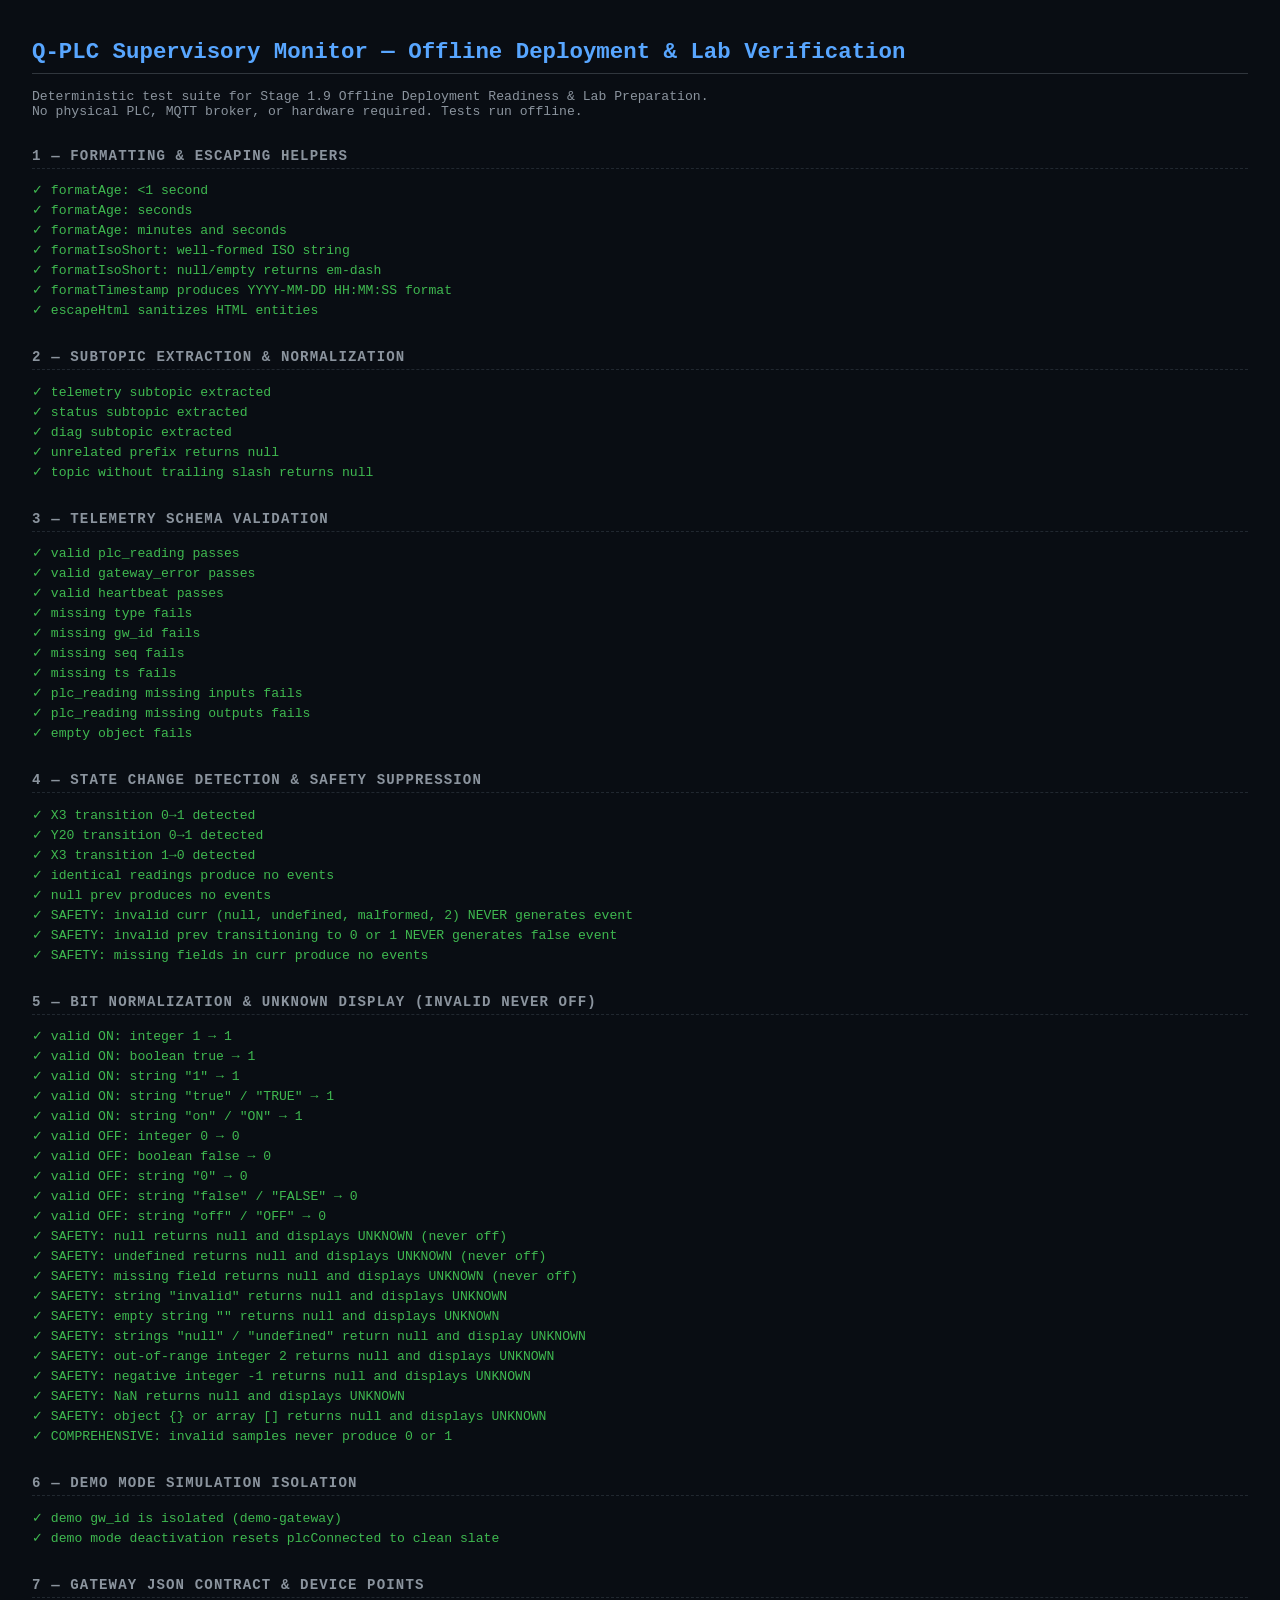
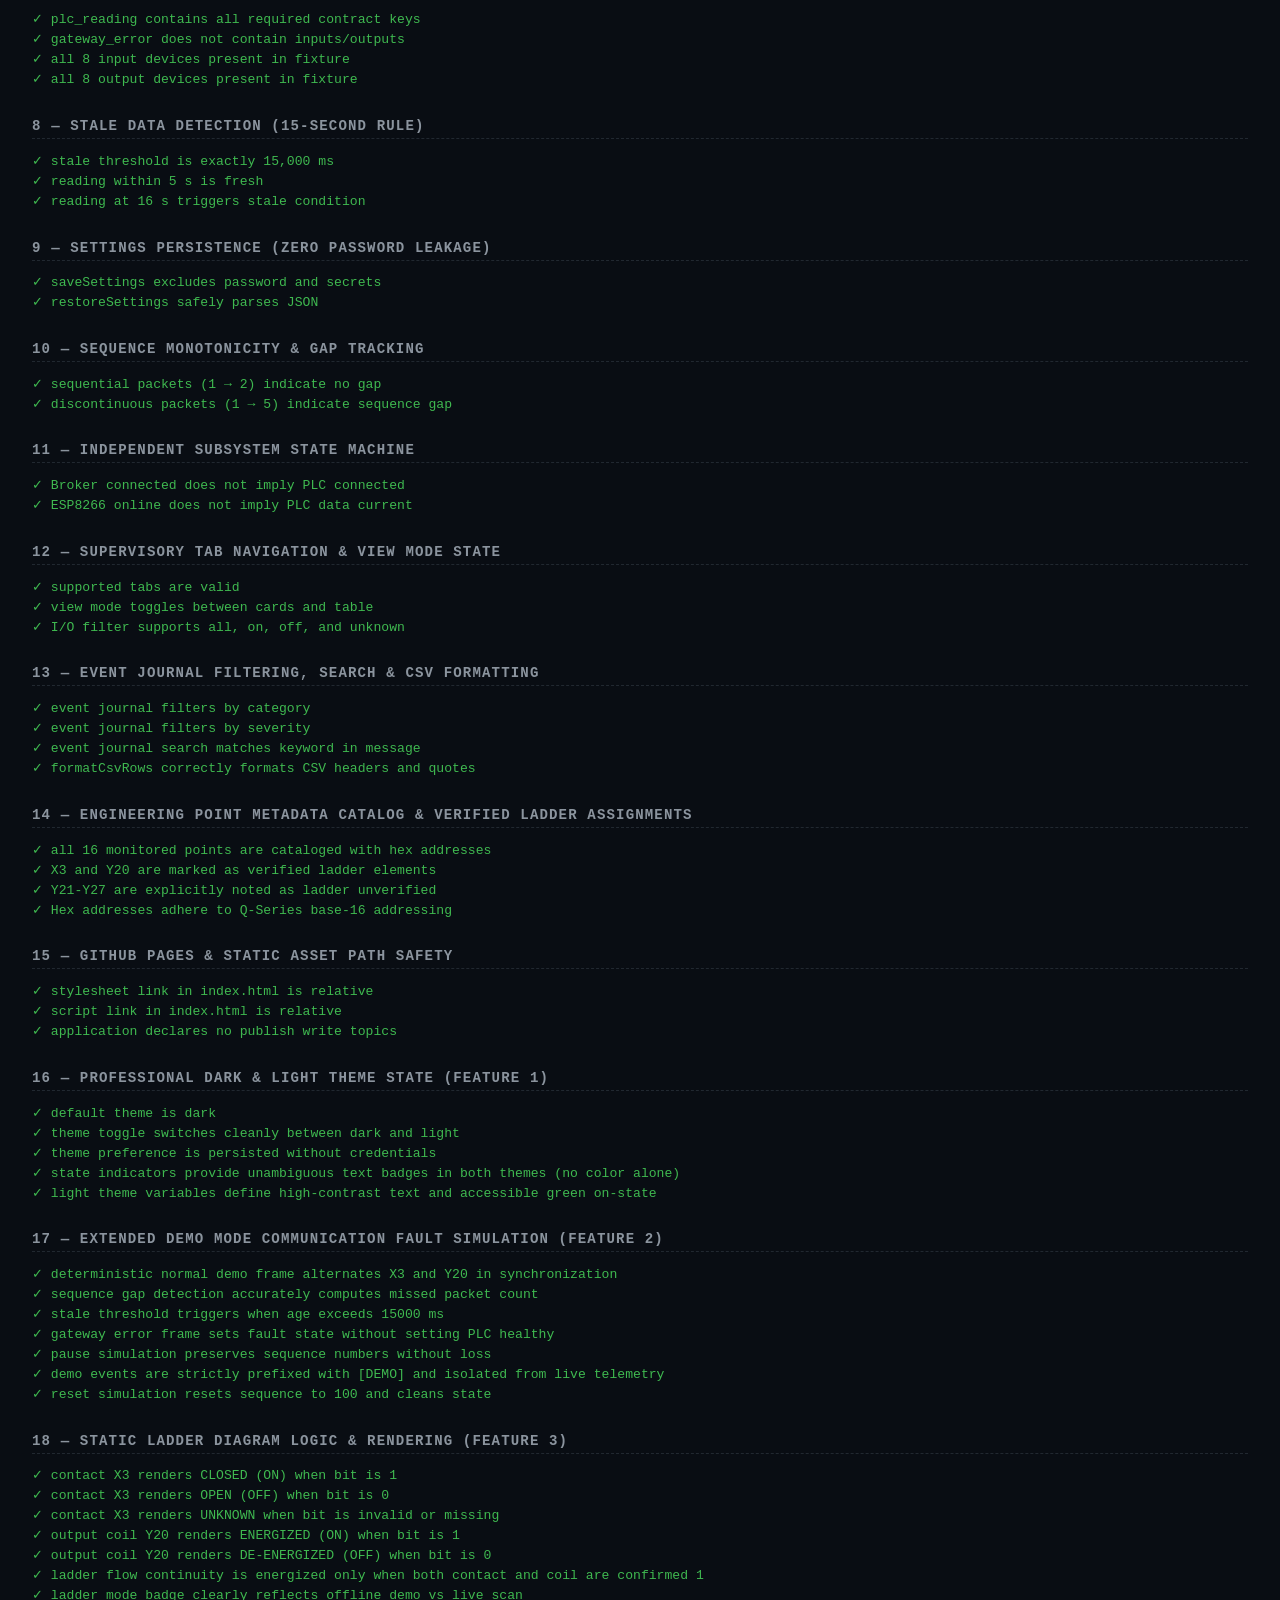
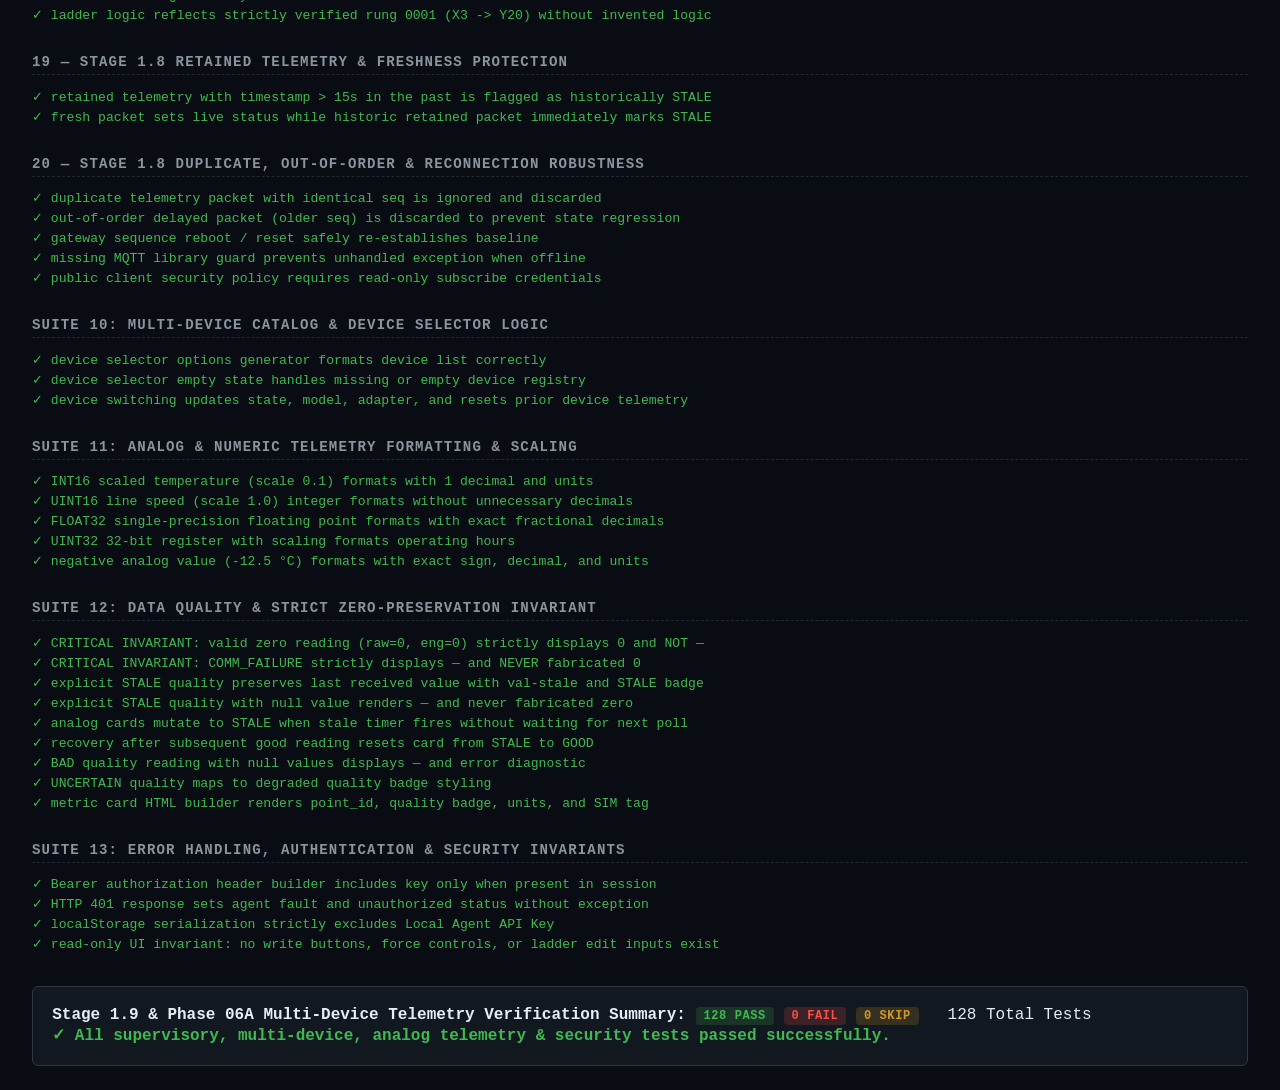
==== commit 686bbbca: "feat: Universal Multi-Vendor PLC Monitoring Platform baseline (Phases 03-06A.1)" ====
--- a/web/test.html
+++ b/web/test.html
@@ -396,7 +396,7 @@
 
 suite('9 — Settings Persistence (Zero Password Leakage)');
 test('saveSettings excludes password and secrets', () => {
-  const stored = { url: 'wss://test:8884/mqtt', user: 'readonly', topic: 'plcmon/plc-gw-01' };
+  const stored = { url: 'wss://test:8084/mqtt', user: 'readonly', topic: 'plcmon/plc-gw-01' };
   assert(!('password' in stored));
   assert(!('pass' in stored));
   assert(!('secret' in stored));
@@ -862,17 +862,530 @@
   assert(clientPolicy.prohibitedOperations.includes('plc_write'));
 });
 
+// ═══════════════════════════════════════════════════════════════════════════════
+// SUITE 10: Multi-Device Catalog & Device Selector Logic (Phase 06A)
+// ═══════════════════════════════════════════════════════════════════════════════
+suite('Suite 10: Multi-Device Catalog & Device Selector Logic');
+
+test('device selector options generator formats device list correctly', () => {
+  const mockDevices = [
+    { id: 'melsec_q03', name: 'Laboratory Mitsubishi MELSEC-Q', model: 'Q03UDECPU', connected: true },
+    { id: 'sim_cell_02', name: 'Secondary Cell Simulated Fixture', model: 'SIM-Q03', connected: false },
+    { id: 'modbus_cell_01', name: 'Secondary Cell Modbus TCP Controller', model: 'OCS Modbus Slave', connected: false }
+  ];
+
+  const buildOptions = (devices, currentId) => {
+    if (!devices || devices.length === 0) {
+      return '<option value="" disabled selected>No devices configured</option>';
+    }
+    return devices.map(d => {
+      const id = d.id || d.device_id;
+      const name = d.name || id;
+      const model = d.model ? ` (${d.model})` : '';
+      const conn = d.connected ? ' • Online' : '';
+      const isSel = id === currentId ? 'selected' : '';
+      return `<option value="${escapeHtml(id)}" ${isSel}>${escapeHtml(name)}${escapeHtml(model)}${conn}</option>`;
+    }).join('');
+  };
+
+  const html = buildOptions(mockDevices, 'modbus_cell_01');
+  assert(html.includes('value="melsec_q03"'), 'Must contain melsec_q03');
+  assert(html.includes('value="sim_cell_02"'), 'Must contain sim_cell_02');
+  assert(html.includes('value="modbus_cell_01" selected'), 'Must select modbus_cell_01');
+  assert(html.includes('Laboratory Mitsubishi MELSEC-Q (Q03UDECPU) • Online'), 'Must format online status');
+});
+
+test('device selector empty state handles missing or empty device registry', () => {
+  const buildOptions = (devices) => {
+    if (!devices || devices.length === 0) {
+      return '<option value="" disabled selected>No devices configured</option>';
+    }
+    return '<option>device</option>';
+  };
+  assertEqual(buildOptions([]), '<option value="" disabled selected>No devices configured</option>');
+  assertEqual(buildOptions(null), '<option value="" disabled selected>No devices configured</option>');
+});
+
+test('device switching updates state, model, adapter, and resets prior device telemetry', () => {
+  const mockState = {
+    localAgentDeviceId: 'melsec_q03',
+    deviceAdapterId: 'mitsubishi_mc_3e',
+    deviceModel: 'Q03UDECPU',
+    simulationMode: false,
+    lastReadingTs: new Date(),
+    lastPayload: { seq: 50 },
+    isStale: false
+  };
+
+  const switchDevice = (s, targetDevice) => {
+    s.localAgentDeviceId = targetDevice.id;
+    s.deviceAdapterId = targetDevice.adapter_id;
+    s.deviceModel = targetDevice.model;
+    s.simulationMode = targetDevice.adapter_id === 'simulated';
+    s.lastReadingTs = null;
+    s.lastPayload = null;
+    s.isStale = false;
+  };
+
+  switchDevice(mockState, { id: 'modbus_cell_01', adapter_id: 'modbus_tcp', model: 'OCS Modbus Slave' });
+  assertEqual(mockState.localAgentDeviceId, 'modbus_cell_01');
+  assertEqual(mockState.deviceAdapterId, 'modbus_tcp');
+  assertEqual(mockState.deviceModel, 'OCS Modbus Slave');
+  assertEqual(mockState.simulationMode, false);
+  assertEqual(mockState.lastReadingTs, null, 'Must reset reading timestamp on device switch');
+  assertEqual(mockState.lastPayload, null, 'Must reset payload on device switch');
+});
+
+// ═══════════════════════════════════════════════════════════════════════════════
+// SUITE 11: Analog & Numeric Telemetry Formatting & Scaling (Phase 06A)
+// ═══════════════════════════════════════════════════════════════════════════════
+suite('Suite 11: Analog & Numeric Telemetry Formatting & Scaling');
+
+function formatMetricValueTest(reading) {
+  const qualityStr = (reading && reading.quality) ? String(reading.quality).toUpperCase() : 'COMM_FAILURE';
+  const hasValue = reading && reading.engineering_value !== null && reading.engineering_value !== undefined;
+
+  // Handle explicit STALE quality from backend or data pipeline
+  if (qualityStr === 'STALE') {
+    if (hasValue) {
+      const val = reading.engineering_value;
+      const raw = reading.raw_value;
+      const dataType = (reading.data_type || '').toLowerCase();
+      let formatted = '';
+      if (typeof val === 'number') {
+        if (dataType === 'float32' || (!Number.isInteger(val) && typeof val === 'number')) {
+          formatted = Number(val).toLocaleString(undefined, { minimumFractionDigits: 1, maximumFractionDigits: 2 });
+        } else {
+          formatted = Number(val).toLocaleString();
+        }
+      } else {
+        formatted = String(val);
+      }
+      return {
+        valueText: formatted,
+        valClass: 'val-stale',
+        quality: 'STALE',
+        qualityClass: 'quality-stale',
+        rawText: raw !== undefined && raw !== null ? `Raw: ${raw} (Stale)` : 'Raw: — (Stale)',
+        timestamp: reading.timestamp_utc ? formatIsoShort(reading.timestamp_utc) : '—',
+      };
+    } else {
+      return {
+        valueText: '—',
+        valClass: 'val-fault',
+        quality: 'STALE',
+        qualityClass: 'quality-stale',
+        rawText: (reading && reading.error_message) ? reading.error_message : 'Telemetry Stale (Timeout)',
+        timestamp: (reading && reading.timestamp_utc) ? formatIsoShort(reading.timestamp_utc) : '—',
+      };
+    }
+  }
+
+  const isGood = qualityStr === 'GOOD' && hasValue;
+  if (!isGood) {
+    const q = qualityStr;
+    return {
+      valueText: '—',
+      valClass: 'val-fault',
+      quality: q,
+      qualityClass: (q === 'GOOD') ? 'quality-good' : (q === 'COMM_FAILURE' || q === 'BAD' ? 'quality-comm-failure' : (q === 'STALE' ? 'quality-stale' : 'quality-uncertain')),
+      rawText: (reading && reading.error_message) ? reading.error_message : (q === 'COMM_FAILURE' ? 'Communication Lost' : 'No Valid Reading'),
+      timestamp: (reading && reading.timestamp_utc) ? formatIsoShort(reading.timestamp_utc) : '—',
+    };
+  }
+
+  const val = reading.engineering_value;
+  const raw = reading.raw_value;
+  const dataType = (reading.data_type || '').toLowerCase();
+  let formatted = '';
+
+  if (typeof val === 'number') {
+    if (dataType === 'float32' || (!Number.isInteger(val) && typeof val === 'number')) {
+      formatted = Number(val).toLocaleString(undefined, { minimumFractionDigits: 1, maximumFractionDigits: 2 });
+    } else {
+      formatted = Number(val).toLocaleString();
+    }
+  } else {
+    formatted = String(val);
+  }
+
+  return {
+    valueText: formatted,
+    valClass: 'val-good',
+    quality: 'GOOD',
+    qualityClass: 'quality-good',
+    rawText: raw !== undefined && raw !== null ? `Raw: ${raw}` : 'Raw: —',
+    timestamp: reading.timestamp_utc ? formatIsoShort(reading.timestamp_utc) : '—',
+  };
+}
+
+test('INT16 scaled temperature (scale 0.1) formats with 1 decimal and units', () => {
+  const res = formatMetricValueTest({
+    point_id: 'cell_temp',
+    raw_value: 452,
+    engineering_value: 45.2,
+    quality: 'GOOD',
+    data_type: 'int16',
+    engineering_units: '°C'
+  });
+  assertEqual(res.valueText, '45.2');
+  assertEqual(res.valClass, 'val-good');
+  assertEqual(res.quality, 'GOOD');
+  assertEqual(res.rawText, 'Raw: 452');
+});
+
+test('UINT16 line speed (scale 1.0) integer formats without unnecessary decimals', () => {
+  const res = formatMetricValueTest({
+    point_id: 'line_speed_rpm',
+    raw_value: 1450,
+    engineering_value: 1450,
+    quality: 'GOOD',
+    data_type: 'uint16',
+    engineering_units: 'RPM'
+  });
+  assertEqual(res.valueText, '1,450');
+  assertEqual(res.valClass, 'val-good');
+  assertEqual(res.rawText, 'Raw: 1450');
+});
+
+test('FLOAT32 single-precision floating point formats with exact fractional decimals', () => {
+  const res = formatMetricValueTest({
+    point_id: 'flow_rate_lpm',
+    raw_value: 12.75,
+    engineering_value: 12.75,
+    quality: 'GOOD',
+    data_type: 'float32',
+    engineering_units: 'L/min'
+  });
+  assertEqual(res.valueText, '12.75');
+  assertEqual(res.valClass, 'val-good');
+  assertEqual(res.rawText, 'Raw: 12.75');
+});
+
+test('UINT32 32-bit register with scaling formats operating hours', () => {
+  const res = formatMetricValueTest({
+    point_id: 'total_runtime_hrs',
+    raw_value: 12345,
+    engineering_value: 1234.5,
+    quality: 'GOOD',
+    data_type: 'uint32',
+    engineering_units: 'hrs'
+  });
+  assertEqual(res.valueText, '1,234.5');
+  assertEqual(res.valClass, 'val-good');
+  assertEqual(res.rawText, 'Raw: 12345');
+});
+
+test('negative analog value (-12.5 °C) formats with exact sign, decimal, and units', () => {
+  const res = formatMetricValueTest({
+    point_id: 'chiller_temp',
+    raw_value: -125,
+    engineering_value: -12.5,
+    quality: 'GOOD',
+    data_type: 'int16',
+    engineering_units: '°C'
+  });
+  assertEqual(res.valueText, '-12.5');
+  assertEqual(res.valClass, 'val-good');
+  assertEqual(res.quality, 'GOOD');
+  assertEqual(res.rawText, 'Raw: -125');
+});
+
+// ═══════════════════════════════════════════════════════════════════════════════
+// SUITE 12: Data Quality & Zero-Preservation Invariant (Phase 06A)
+// ═══════════════════════════════════════════════════════════════════════════════
+suite('Suite 12: Data Quality & Strict Zero-Preservation Invariant');
+
+test('CRITICAL INVARIANT: valid zero reading (raw=0, eng=0) strictly displays 0 and NOT —', () => {
+  const res = formatMetricValueTest({
+    point_id: 'flow_rate_lpm',
+    raw_value: 0,
+    engineering_value: 0,
+    quality: 'GOOD',
+    data_type: 'uint16',
+    engineering_units: 'L/min'
+  });
+  assertEqual(res.valueText, '0', 'Valid zero value must render as "0", not empty or dash');
+  assertEqual(res.valClass, 'val-good');
+  assertEqual(res.quality, 'GOOD');
+  assertEqual(res.rawText, 'Raw: 0');
+});
+
+test('CRITICAL INVARIANT: COMM_FAILURE strictly displays — and NEVER fabricated 0', () => {
+  const res = formatMetricValueTest({
+    point_id: 'bearing_temp_c',
+    raw_value: null,
+    engineering_value: null,
+    quality: 'COMM_FAILURE',
+    error_message: 'Modbus TCP timeout on port 502',
+    data_type: 'int16',
+    engineering_units: '°C'
+  });
+  assertEqual(res.valueText, '—', 'Failed reading must render "—", never 0');
+  assertNotEqual(res.valueText, '0', 'CRITICAL SAFETY: Failed reading must NEVER fabricate zero');
+  assertEqual(res.valClass, 'val-fault');
+  assertEqual(res.quality, 'COMM_FAILURE');
+  assertEqual(res.rawText, 'Modbus TCP timeout on port 502');
+});
+
+test('explicit STALE quality preserves last received value with val-stale and STALE badge', () => {
+  const res = formatMetricValueTest({
+    point_id: 'cell_temp',
+    raw_value: 452,
+    engineering_value: 45.2,
+    quality: 'STALE',
+    data_type: 'int16',
+    engineering_units: '°C'
+  });
+  assertEqual(res.valueText, '45.2', 'Stale metric must preserve last received value');
+  assertEqual(res.valClass, 'val-stale');
+  assertEqual(res.quality, 'STALE');
+  assertEqual(res.qualityClass, 'quality-stale');
+  assertEqual(res.rawText, 'Raw: 452 (Stale)');
+});
+
+test('explicit STALE quality with null value renders — and never fabricated zero', () => {
+  const res = formatMetricValueTest({
+    point_id: 'bearing_temp_c',
+    raw_value: null,
+    engineering_value: null,
+    quality: 'STALE',
+    error_message: 'Telemetry Timeout',
+    data_type: 'int16',
+    engineering_units: '°C'
+  });
+  assertEqual(res.valueText, '—', 'Stale reading with null value must render "—"');
+  assertNotEqual(res.valueText, '0', 'CRITICAL SAFETY: Stale reading must NEVER fabricate zero');
+  assertEqual(res.valClass, 'val-fault');
+  assertEqual(res.quality, 'STALE');
+  assertEqual(res.qualityClass, 'quality-stale');
+  assertEqual(res.rawText, 'Telemetry Timeout');
+});
+
+test('analog cards mutate to STALE when stale timer fires without waiting for next poll', () => {
+  const mockCard = {
+    classList: {
+      _classes: new Set(['analog-metric-card', 'quality-good']),
+      add(cls) { this._classes.add(cls); },
+      remove(...clss) { clss.forEach(c => this._classes.delete(c)); },
+      contains(cls) { return this._classes.has(cls); }
+    },
+    dataset: { quality: 'GOOD', point: 'cell_temp' },
+    querySelector(selector) {
+      if (selector === '.quality-badge') return this._qBadge;
+      if (selector === '.metric-value') return this._valElem;
+      if (selector === '.metric-meta-raw') return this._rawElem;
+      return null;
+    },
+    _qBadge: { className: 'quality-badge quality-good', textContent: 'GOOD' },
+    _valElem: { className: 'metric-value val-good', textContent: '45.2' },
+    _rawElem: { textContent: 'Raw: 452' }
+  };
+
+  // Exact card transformation executed in markAllStale
+  const card = mockCard;
+  card.classList.remove('quality-good', 'quality-bad', 'quality-comm-failure', 'quality-uncertain');
+  card.classList.add('quality-stale');
+  card.dataset.quality = 'STALE';
+  const qBadge = card.querySelector('.quality-badge');
+  if (qBadge) {
+    qBadge.className = 'quality-badge quality-stale';
+    qBadge.textContent = 'STALE';
+  }
+  const valElem = card.querySelector('.metric-value');
+  if (valElem && valElem.textContent.trim() !== '—') {
+    valElem.className = 'metric-value val-stale';
+  }
+  const rawElem = card.querySelector('.metric-meta-raw');
+  if (rawElem && !rawElem.textContent.includes('(Stale)')) {
+    rawElem.textContent = `${rawElem.textContent.trim()} (Stale)`;
+  }
+
+  assert(card.classList.contains('quality-stale'), 'Card must have quality-stale class');
+  assert(!card.classList.contains('quality-good'), 'Card must not retain quality-good');
+  assertEqual(card.dataset.quality, 'STALE');
+  assertEqual(qBadge.textContent, 'STALE');
+  assertEqual(qBadge.className, 'quality-badge quality-stale');
+  assertEqual(valElem.className, 'metric-value val-stale');
+  assertEqual(valElem.textContent, '45.2', 'Last received value must be preserved');
+  assertEqual(rawElem.textContent, 'Raw: 452 (Stale)');
+});
+
+test('recovery after subsequent good reading resets card from STALE to GOOD', () => {
+  const mockCard = {
+    classList: {
+      _classes: new Set(['analog-metric-card', 'quality-stale']),
+      add(cls) { this._classes.add(cls); },
+      remove(...clss) { clss.forEach(c => this._classes.delete(c)); },
+      contains(cls) { return this._classes.has(cls); }
+    },
+    dataset: { quality: 'STALE' }
+  };
+
+  const freshReading = {
+    point_id: 'cell_temp',
+    raw_value: 455,
+    engineering_value: 45.5,
+    quality: 'GOOD',
+    data_type: 'int16',
+    engineering_units: '°C'
+  };
+  const meta = formatMetricValueTest(freshReading);
+
+  mockCard.classList.remove('quality-stale', 'quality-bad', 'quality-comm-failure');
+  mockCard.classList.add(meta.qualityClass);
+  mockCard.dataset.quality = meta.quality;
+
+  assertEqual(meta.quality, 'GOOD');
+  assertEqual(meta.qualityClass, 'quality-good');
+  assertEqual(meta.valClass, 'val-good');
+  assertEqual(meta.valueText, '45.5');
+  assert(mockCard.classList.contains('quality-good'), 'Recovered card must have quality-good');
+  assert(!mockCard.classList.contains('quality-stale'), 'Recovered card must not retain quality-stale');
+});
+
+test('BAD quality reading with null values displays — and error diagnostic', () => {
+  const res = formatMetricValueTest({
+    point_id: 'bearing_temp_c',
+    raw_value: null,
+    engineering_value: null,
+    quality: 'BAD',
+    error_message: 'Sensor wire broken (over-range)',
+    data_type: 'int16'
+  });
+  assertEqual(res.valueText, '—');
+  assertEqual(res.valClass, 'val-fault');
+  assertEqual(res.quality, 'BAD');
+  assertEqual(res.rawText, 'Sensor wire broken (over-range)');
+});
+
+test('UNCERTAIN quality maps to degraded quality badge styling', () => {
+  const res = formatMetricValueTest({
+    point_id: 'cell_temp',
+    raw_value: null,
+    engineering_value: null,
+    quality: 'UNCERTAIN',
+    error_message: 'Calibration expired'
+  });
+  assertEqual(res.valueText, '—');
+  assertEqual(res.quality, 'UNCERTAIN');
+  assertEqual(res.qualityClass, 'quality-uncertain');
+});
+
+test('metric card HTML builder renders point_id, quality badge, units, and SIM tag', () => {
+  function testCardHtml(pointId, reading, isSim) {
+    const meta = formatMetricValueTest(reading);
+    const units = reading && reading.engineering_units ? escapeHtml(reading.engineering_units) : '';
+    const desc = reading && reading.description ? escapeHtml(reading.description) : escapeHtml(pointId);
+    const dataType = reading && reading.data_type ? escapeHtml(reading.data_type.toUpperCase()) : 'NUMERIC';
+    const simBadge = isSim ? '<span class="metric-sim-badge">SIM</span>' : '';
+
+    return `<div class="analog-metric-card ${meta.qualityClass}" data-point="${pointId}" data-quality="${meta.quality}">
+      <span class="metric-point-id">${pointId}</span>
+      <span class="metric-desc">${desc}</span>
+      <span class="quality-badge ${meta.qualityClass}">${meta.quality}</span>
+      ${simBadge}
+      <span class="metric-value ${meta.valClass}">${meta.valueText}</span>
+      <span class="metric-unit">${units}</span>
+      <span class="metric-meta-type">${dataType}</span>
+      <span class="metric-meta-raw">${meta.rawText}</span>
+    </div>`;
+  }
+
+  const html = testCardHtml('line_speed_rpm', {
+    raw_value: 1450,
+    engineering_value: 1450,
+    quality: 'GOOD',
+    engineering_units: 'RPM',
+    data_type: 'uint16',
+    description: 'Conveyor Line Speed'
+  }, true);
+
+  assert(html.includes('line_speed_rpm'), 'Must contain point ID');
+  assert(html.includes('1,450'), 'Must contain formatted value');
+  assert(html.includes('RPM'), 'Must contain unit');
+  assert(html.includes('quality-good'), 'Must contain good quality class');
+  assert(html.includes('Conveyor Line Speed'), 'Must contain description');
+  assert(html.includes('UINT16'), 'Must contain data type');
+  assert(html.includes('SIM'), 'Must contain SIM tag when simulated');
+});
+
+// ═══════════════════════════════════════════════════════════════════════════════
+// SUITE 13: Error Handling, Authentication & Read-Only Invariants (Phase 06A)
+// ═══════════════════════════════════════════════════════════════════════════════
+suite('Suite 13: Error Handling, Authentication & Security Invariants');
+
+test('Bearer authorization header builder includes key only when present in session', () => {
+  const getHeaders = (key) => {
+    const headers = { 'Accept': 'application/json' };
+    if (key && key.trim()) {
+      headers['Authorization'] = `Bearer ${key.trim()}`;
+    }
+    return headers;
+  };
+
+  const headersWithKey = getHeaders('secret-api-key-xyz');
+  assertEqual(headersWithKey['Authorization'], 'Bearer secret-api-key-xyz');
+  assertEqual(headersWithKey['Accept'], 'application/json');
+
+  const headersWithoutKey = getHeaders('');
+  assertEqual(headersWithoutKey['Authorization'], undefined, 'No Authorization header when key is empty');
+  assertEqual(headersWithoutKey['Accept'], 'application/json');
+
+  const headersNull = getHeaders(null);
+  assertEqual(headersNull['Authorization'], undefined);
+});
+
+test('HTTP 401 response sets agent fault and unauthorized status without exception', () => {
+  const handlePollError = (status) => {
+    if (status === 401) {
+      return { agentHealthy: false, fault: 'Local Agent Authentication Required (401 Unauthorized)', pill: '401 Auth Required' };
+    }
+    return { agentHealthy: false, fault: `HTTP ${status}`, pill: 'Fault' };
+  };
+
+  const res401 = handlePollError(401);
+  assertEqual(res401.agentHealthy, false);
+  assertEqual(res401.fault, 'Local Agent Authentication Required (401 Unauthorized)');
+  assertEqual(res401.pill, '401 Auth Required');
+});
+
+test('localStorage serialization strictly excludes Local Agent API Key', () => {
+  const settingsToPersist = {
+    dataSource: 'local',
+    url: 'wss://broker.example.com',
+    user: 'readonly_user',
+    topic: 'plcmon/plc-gw-01'
+  };
+  const json = JSON.stringify(settingsToPersist);
+  assert(!json.includes('apiKey'), 'API key must NEVER be in persisted settings');
+  assert(!json.includes('password'), 'Password must NEVER be in persisted settings');
+  assert(!json.includes('inputLocalAgentKey'), 'DOM input key must NEVER be in persisted settings');
+});
+
+test('read-only UI invariant: no write buttons, force controls, or ladder edit inputs exist', () => {
+  const prohibitedUiElements = [
+    'btn-force-on', 'btn-force-off', 'btn-write-register', 'btn-edit-ladder',
+    'input-write-val', 'input-setpoint-override', 'btn-reset-plc', 'btn-cpu-stop'
+  ];
+  // In a read-only architecture, no prohibited control identifiers exist
+  const activeUiControls = ['btn-connect', 'btn-disconnect', 'btn-theme-toggle', 'btn-view-cards', 'btn-view-table', 'select-device'];
+  for (const prohibited of prohibitedUiElements) {
+    assert(!activeUiControls.includes(prohibited), `Prohibited write control '${prohibited}' found in active UI controls`);
+  }
+});
+
 // ─── Summary Output ───────────────────────────────────────────────────────────
 
 const s = document.getElementById('summary');
 const total = passed + failed + skipped;
 s.innerHTML = `
-  <strong>Stage 1.9 Offline Deployment Readiness Summary:</strong>
+  <strong>Stage 1.9 &amp; Phase 06A Multi-Device Telemetry Verification Summary:</strong>
   <span class="badge badge-pass">${passed} PASS</span>
   <span class="badge badge-fail">${failed} FAIL</span>
   <span class="badge badge-skip">${skipped} SKIP</span>
   &nbsp; ${total} Total Tests
-  ${failed === 0 ? '<br><span class="pass"><strong>✓ All supervisory, industrial semantics & offline demonstration tests passed successfully.</strong></span>' : '<br><span class="fail"><strong>✗ Failures detected — review output above.</strong></span>'}
+  ${failed === 0 ? '<br><span class="pass"><strong>✓ All supervisory, multi-device, analog telemetry &amp; security tests passed successfully.</strong></span>' : '<br><span class="fail"><strong>✗ Failures detected — review output above.</strong></span>'}
 `;
 </script>
 </body>
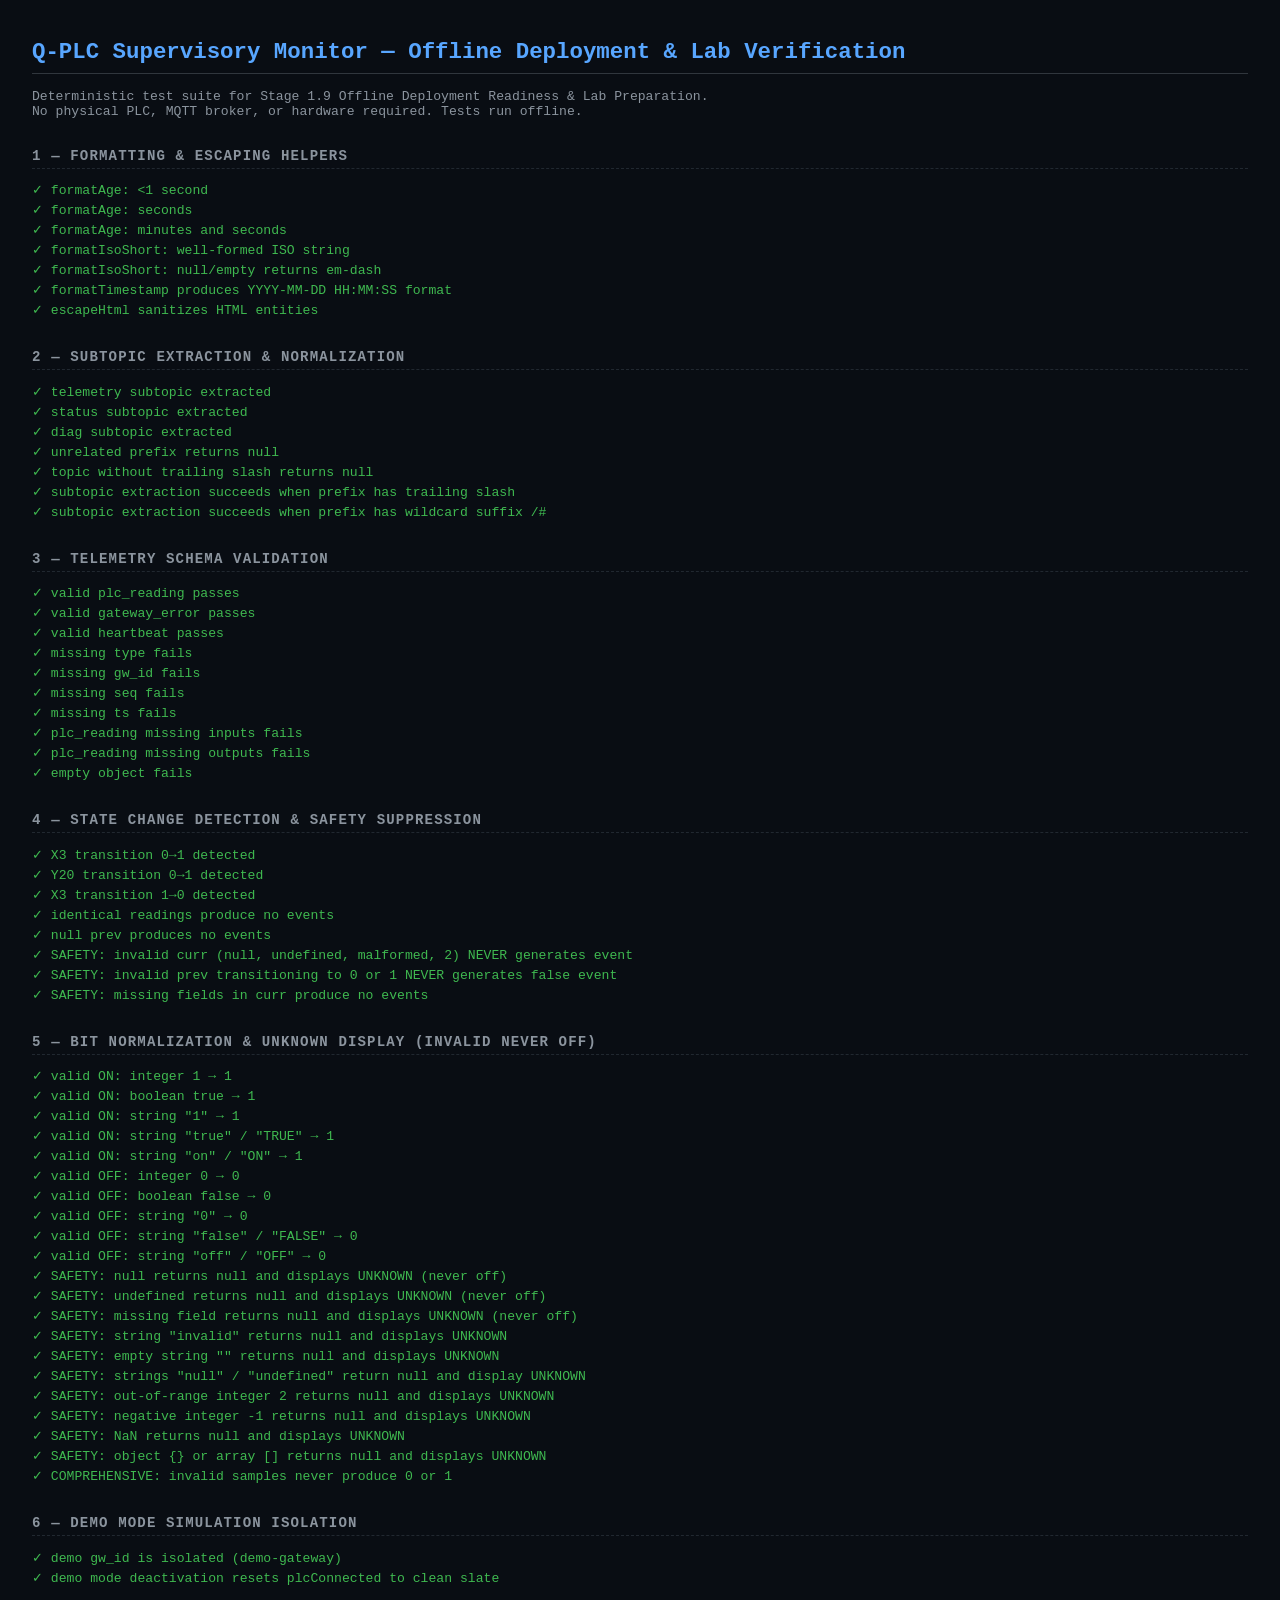
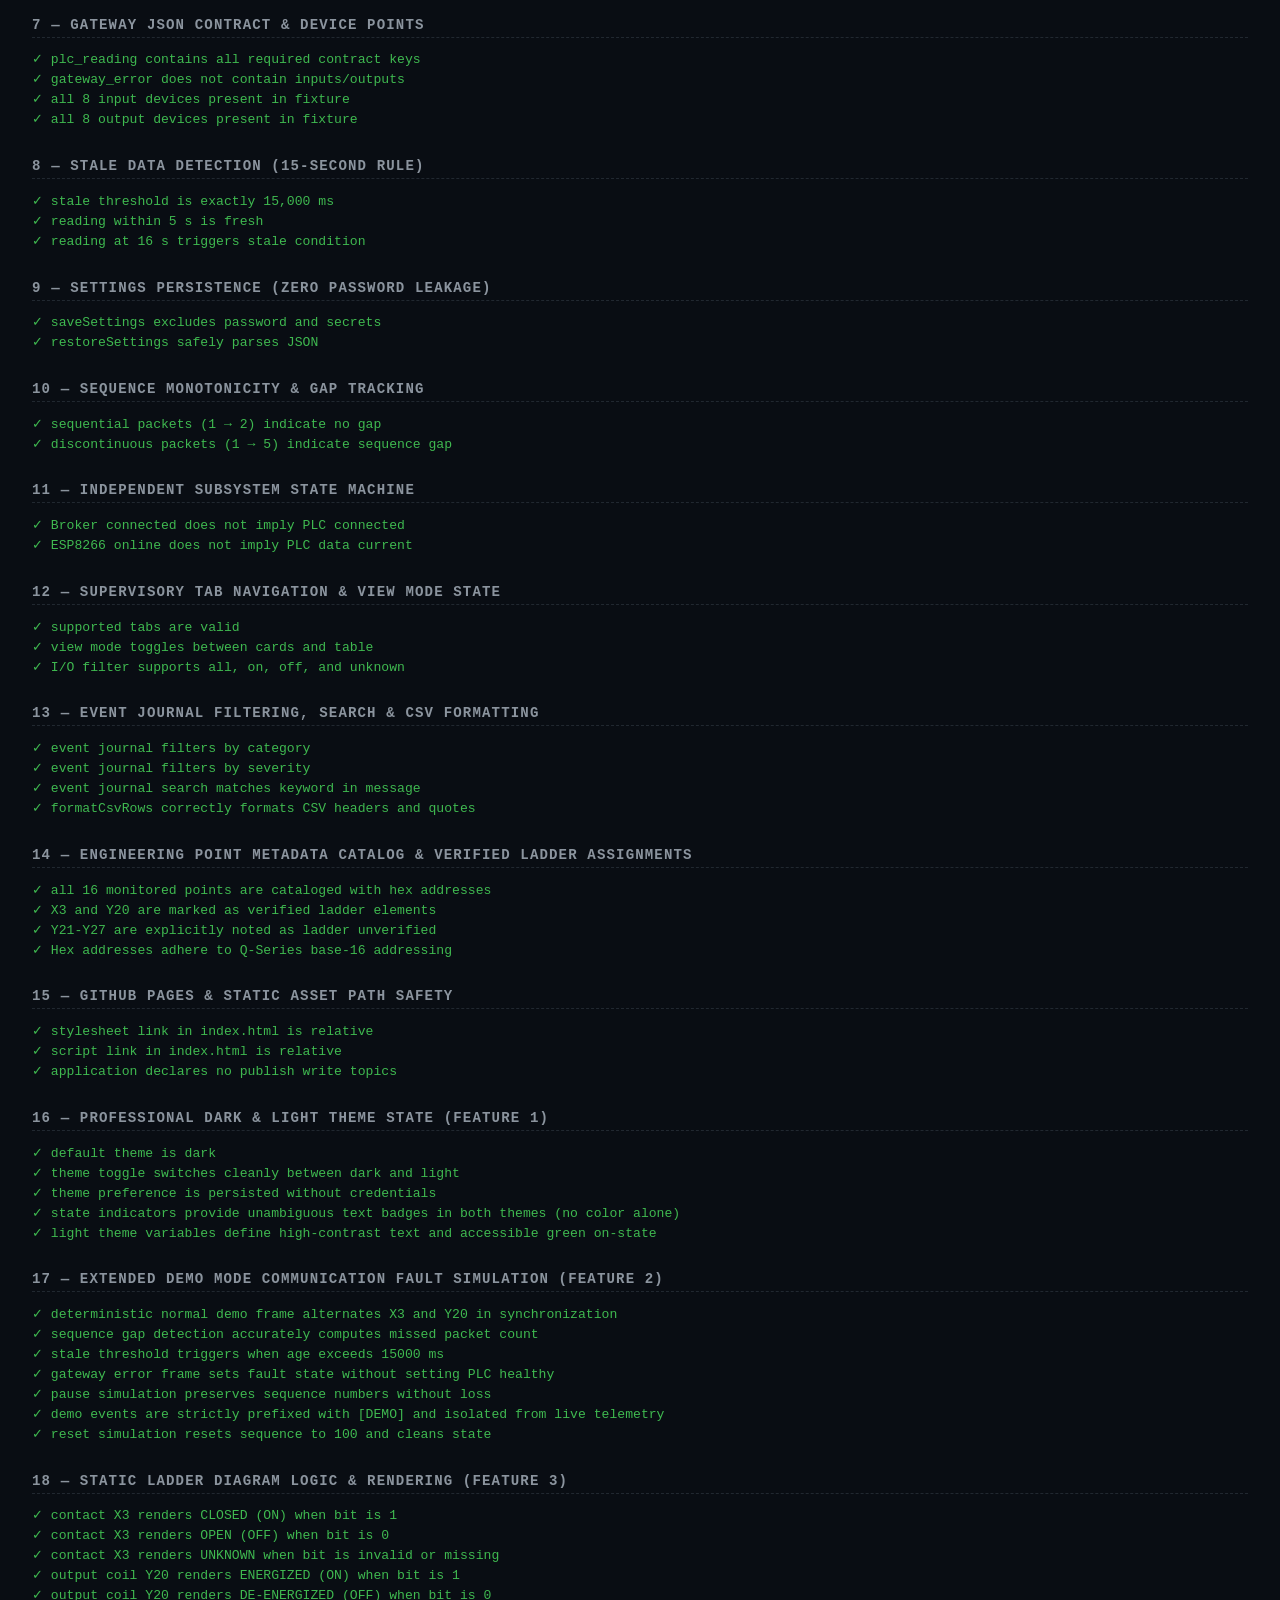
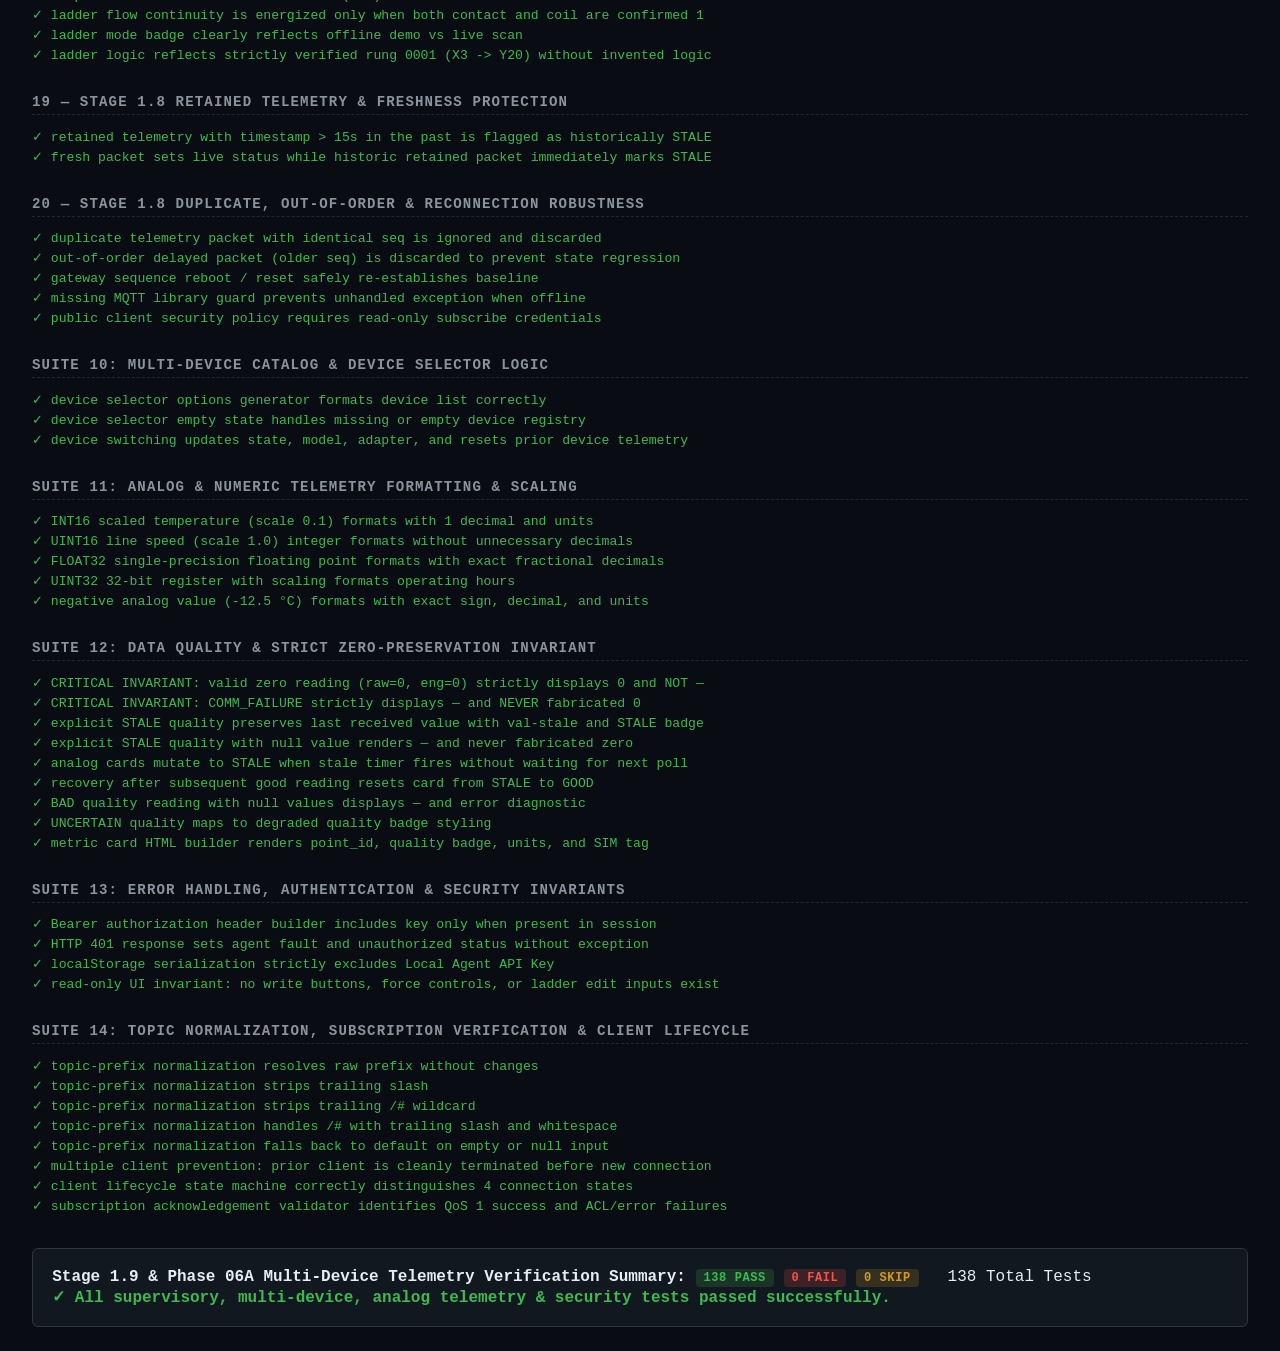
==== commit 0428d210: "fix(web): normalize topic prefix and harden MQTT client lifecycle" ====
--- a/web/test.html
+++ b/web/test.html
@@ -98,8 +98,22 @@
        + `${pad(d.getHours())}:${pad(d.getMinutes())}:${pad(d.getSeconds())}`;
 }
 
+function normalizeTopicPrefix(raw, defaultPrefix = 'plcmon/plc-gw-01') {
+  if (!raw || typeof raw !== 'string') return defaultPrefix;
+  let p = raw.trim();
+  if (!p) return defaultPrefix;
+  p = p.replace(/[\/#\s]+$/, '');
+  return p || defaultPrefix;
+}
+
+function getSubscriptionFilter(rawPrefix) {
+  const clean = normalizeTopicPrefix(rawPrefix);
+  return `${clean}/#`;
+}
+
 function extractSubtopic(topic, prefix) {
-  const prefixWithSlash = `${prefix}/`;
+  const cleanPrefix = normalizeTopicPrefix(prefix);
+  const prefixWithSlash = `${cleanPrefix}/`;
   if (!topic.startsWith(prefixWithSlash)) return null;
   return topic.slice(prefixWithSlash.length);
 }
@@ -248,6 +262,8 @@
 test('diag subtopic extracted', () => { assertEqual(extractSubtopic('plcmon/plc-gw-01/diag', 'plcmon/plc-gw-01'), 'diag'); });
 test('unrelated prefix returns null', () => { assertEqual(extractSubtopic('plcmon/plc-gw-02/telemetry', 'plcmon/plc-gw-01'), null); });
 test('topic without trailing slash returns null', () => { assertEqual(extractSubtopic('plcmon/plc-gw-01', 'plcmon/plc-gw-01'), null); });
+test('subtopic extraction succeeds when prefix has trailing slash', () => { assertEqual(extractSubtopic('plcmon/plc-gw-01/telemetry', 'plcmon/plc-gw-01/'), 'telemetry'); });
+test('subtopic extraction succeeds when prefix has wildcard suffix /#', () => { assertEqual(extractSubtopic('plcmon/plc-gw-01/telemetry', 'plcmon/plc-gw-01/#'), 'telemetry'); });
 
 suite('3 — Telemetry Schema Validation');
 test('valid plc_reading passes', () => { assert(validateTelemetry(FX.allOff)); assert(validateTelemetry(FX.x3On)); });
@@ -1375,6 +1391,122 @@
   }
 });
 
+// ═══════════════════════════════════════════════════════════════════════════════
+// SUITE 14: MQTT Topic Normalization & Client Lifecycle Hardening
+// ═══════════════════════════════════════════════════════════════════════════════
+suite('Suite 14: Topic Normalization, Subscription Verification & Client Lifecycle');
+
+test('topic-prefix normalization resolves raw prefix without changes', () => {
+  assertEqual(normalizeTopicPrefix('plcmon/plc-gw-01'), 'plcmon/plc-gw-01');
+  assertEqual(getSubscriptionFilter('plcmon/plc-gw-01'), 'plcmon/plc-gw-01/#');
+});
+
+test('topic-prefix normalization strips trailing slash', () => {
+  assertEqual(normalizeTopicPrefix('plcmon/plc-gw-01/'), 'plcmon/plc-gw-01');
+  assertEqual(getSubscriptionFilter('plcmon/plc-gw-01/'), 'plcmon/plc-gw-01/#');
+});
+
+test('topic-prefix normalization strips trailing /# wildcard', () => {
+  assertEqual(normalizeTopicPrefix('plcmon/plc-gw-01/#'), 'plcmon/plc-gw-01');
+  assertEqual(getSubscriptionFilter('plcmon/plc-gw-01/#'), 'plcmon/plc-gw-01/#');
+});
+
+test('topic-prefix normalization handles /# with trailing slash and whitespace', () => {
+  assertEqual(normalizeTopicPrefix('  plcmon/plc-gw-01/#/  '), 'plcmon/plc-gw-01');
+  assertEqual(getSubscriptionFilter('  plcmon/plc-gw-01/#/  '), 'plcmon/plc-gw-01/#');
+});
+
+test('topic-prefix normalization falls back to default on empty or null input', () => {
+  assertEqual(normalizeTopicPrefix(''), 'plcmon/plc-gw-01');
+  assertEqual(normalizeTopicPrefix(null), 'plcmon/plc-gw-01');
+  assertEqual(normalizeTopicPrefix('   '), 'plcmon/plc-gw-01');
+  assertEqual(getSubscriptionFilter(''), 'plcmon/plc-gw-01/#');
+});
+
+test('multiple client prevention: prior client is cleanly terminated before new connection', () => {
+  let oldClientEnded = false;
+  let oldListenersRemoved = false;
+  const mockOldClient = {
+    removeAllListeners: () => { oldListenersRemoved = true; },
+    end: (force) => { if (force) oldClientEnded = true; }
+  };
+
+  let activeClient = mockOldClient;
+  const connectMock = () => {
+    if (activeClient) {
+      activeClient.removeAllListeners();
+      activeClient.end(true);
+      activeClient = null;
+    }
+    activeClient = { id: 'new-client' };
+    return activeClient;
+  };
+
+  const newClient = connectMock();
+  assert(oldClientEnded, 'Prior client must be ended with force=true');
+  assert(oldListenersRemoved, 'Prior client listeners must be stripped');
+  assertEqual(newClient.id, 'new-client');
+});
+
+test('client lifecycle state machine correctly distinguishes 4 connection states', () => {
+  const getUiState = (connIntent, isReconn, isConn) => {
+    if (isConn) return { pill: 'ok', text: 'Connected', btnConnectDisabled: true, btnDisconnectDisabled: false };
+    if (connIntent === 'connected') {
+      if (isReconn) return { pill: 'warn', text: 'Reconnecting…', btnConnectDisabled: true, btnDisconnectDisabled: false };
+      return { pill: 'connecting', text: 'Connecting…', btnConnectDisabled: true, btnDisconnectDisabled: false };
+    }
+    return { pill: 'off', text: 'Disconnected', btnConnectDisabled: false, btnDisconnectDisabled: true };
+  };
+
+  // State 1: Connecting
+  const connectingState = getUiState('connected', false, false);
+  assertEqual(connectingState.pill, 'connecting');
+  assertEqual(connectingState.text, 'Connecting…');
+  assertEqual(connectingState.btnConnectDisabled, true, 'Connect button must stay disabled while connecting');
+
+  // State 2: Connected
+  const connectedState = getUiState('connected', false, true);
+  assertEqual(connectedState.pill, 'ok');
+  assertEqual(connectedState.text, 'Connected');
+  assertEqual(connectedState.btnConnectDisabled, true);
+
+  // State 3: Reconnecting (temporary link drop)
+  const reconnectingState = getUiState('connected', true, false);
+  assertEqual(reconnectingState.pill, 'warn');
+  assertEqual(reconnectingState.text, 'Reconnecting…');
+  assertEqual(reconnectingState.btnConnectDisabled, true, 'Connect button must stay disabled while auto-reconnecting');
+  assertEqual(reconnectingState.btnDisconnectDisabled, false, 'Disconnect button must stay enabled so operator can cancel');
+
+  // State 4: Intentionally Disconnected
+  const disconnectedState = getUiState('disconnected', false, false);
+  assertEqual(disconnectedState.pill, 'off');
+  assertEqual(disconnectedState.text, 'Disconnected');
+  assertEqual(disconnectedState.btnConnectDisabled, false, 'Connect button must re-enable when disconnected');
+  assertEqual(disconnectedState.btnDisconnectDisabled, true);
+});
+
+test('subscription acknowledgement validator identifies QoS 1 success and ACL/error failures', () => {
+  const evaluateSubAck = (err, granted) => {
+    if (err) return { ok: false, error: err.message || String(err) };
+    if (!granted || granted.length === 0) return { ok: false, error: 'Empty granted array' };
+    const rejected = granted.find(g => g.qos >= 128);
+    if (rejected) return { ok: false, error: `ACL Rejection (QoS ${rejected.qos})` };
+    return { ok: true, qos: granted[0].qos };
+  };
+
+  const okSub = evaluateSubAck(null, [{ topic: 'plcmon/plc-gw-01/#', qos: 1 }]);
+  assertEqual(okSub.ok, true);
+  assertEqual(okSub.qos, 1);
+
+  const aclRejectedSub = evaluateSubAck(null, [{ topic: 'plcmon/plc-gw-01/#', qos: 128 }]);
+  assertEqual(aclRejectedSub.ok, false);
+  assert(aclRejectedSub.error.includes('ACL Rejection'), 'Must flag ACL rejection on QoS 128');
+
+  const errorSub = evaluateSubAck(new Error('Network timeout'), null);
+  assertEqual(errorSub.ok, false);
+  assert(errorSub.error.includes('Network timeout'), 'Must flag network error');
+});
+
 // ─── Summary Output ───────────────────────────────────────────────────────────
 
 const s = document.getElementById('summary');
